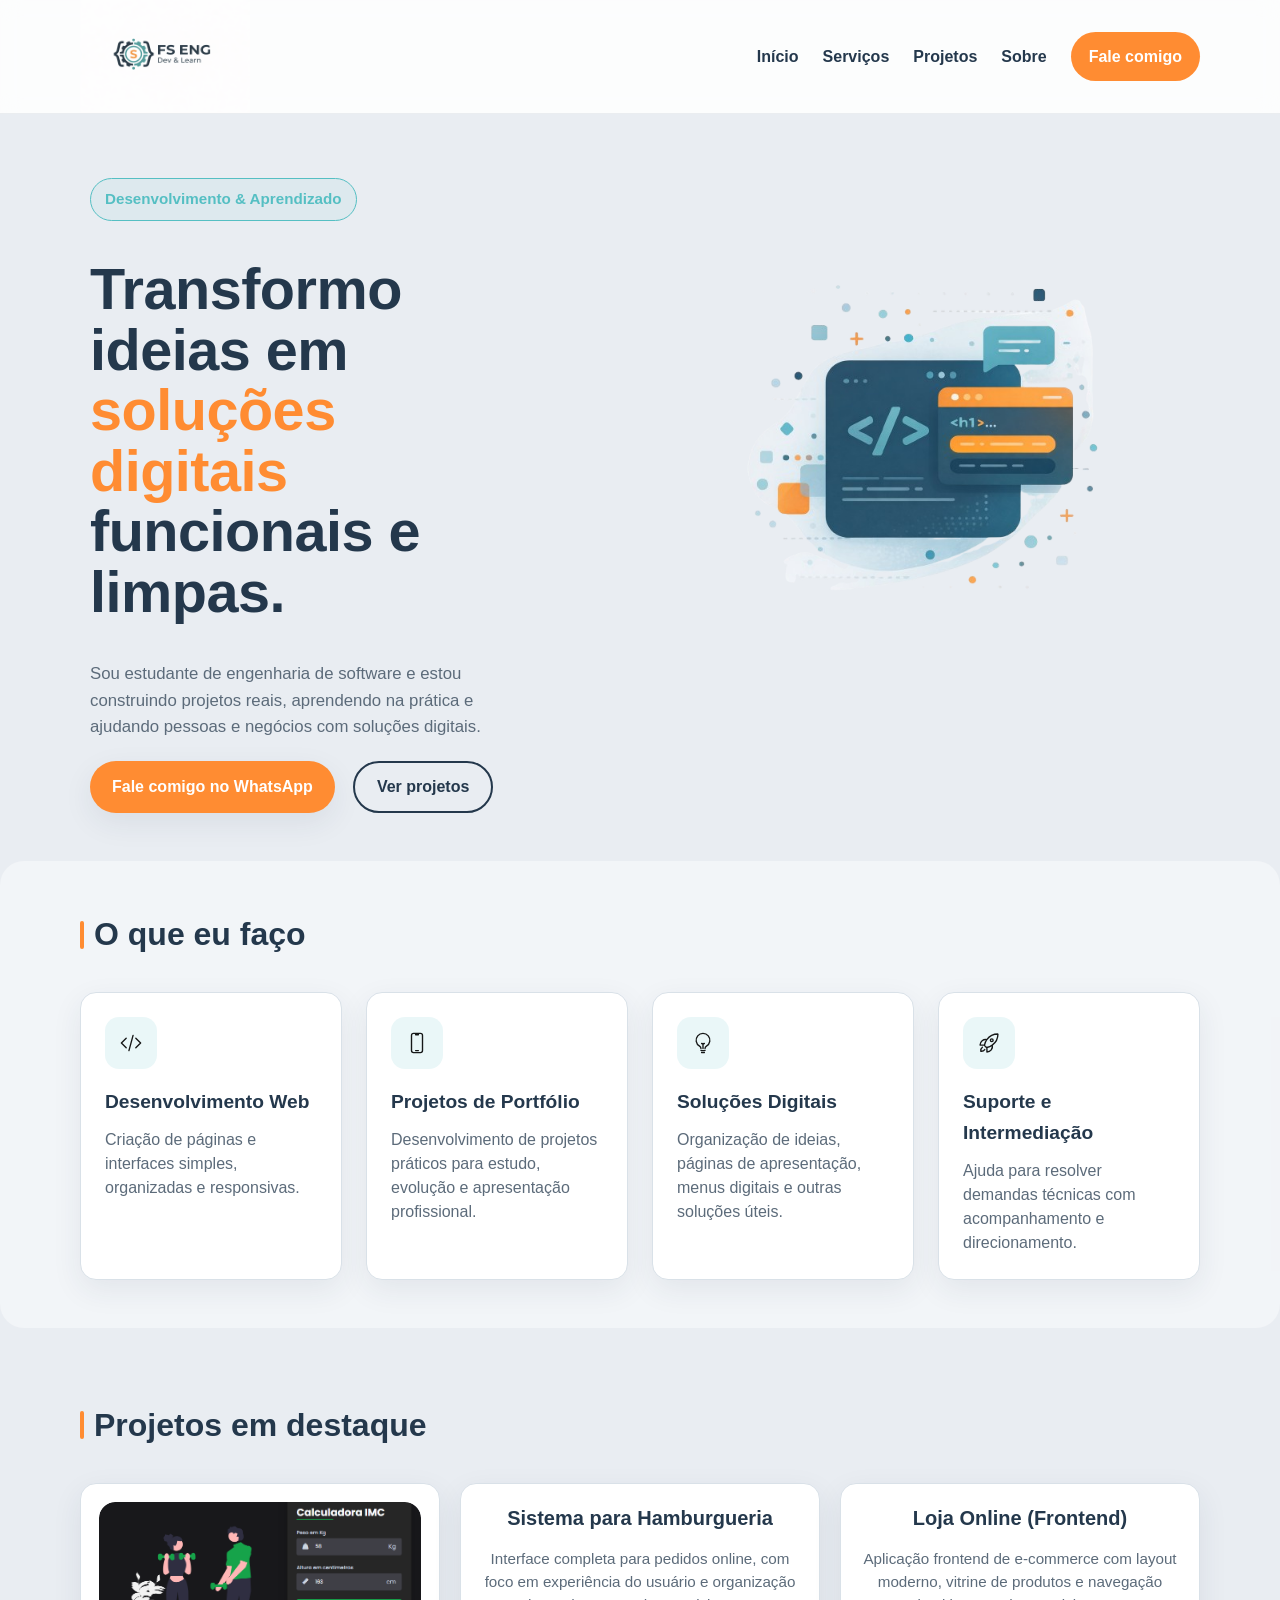
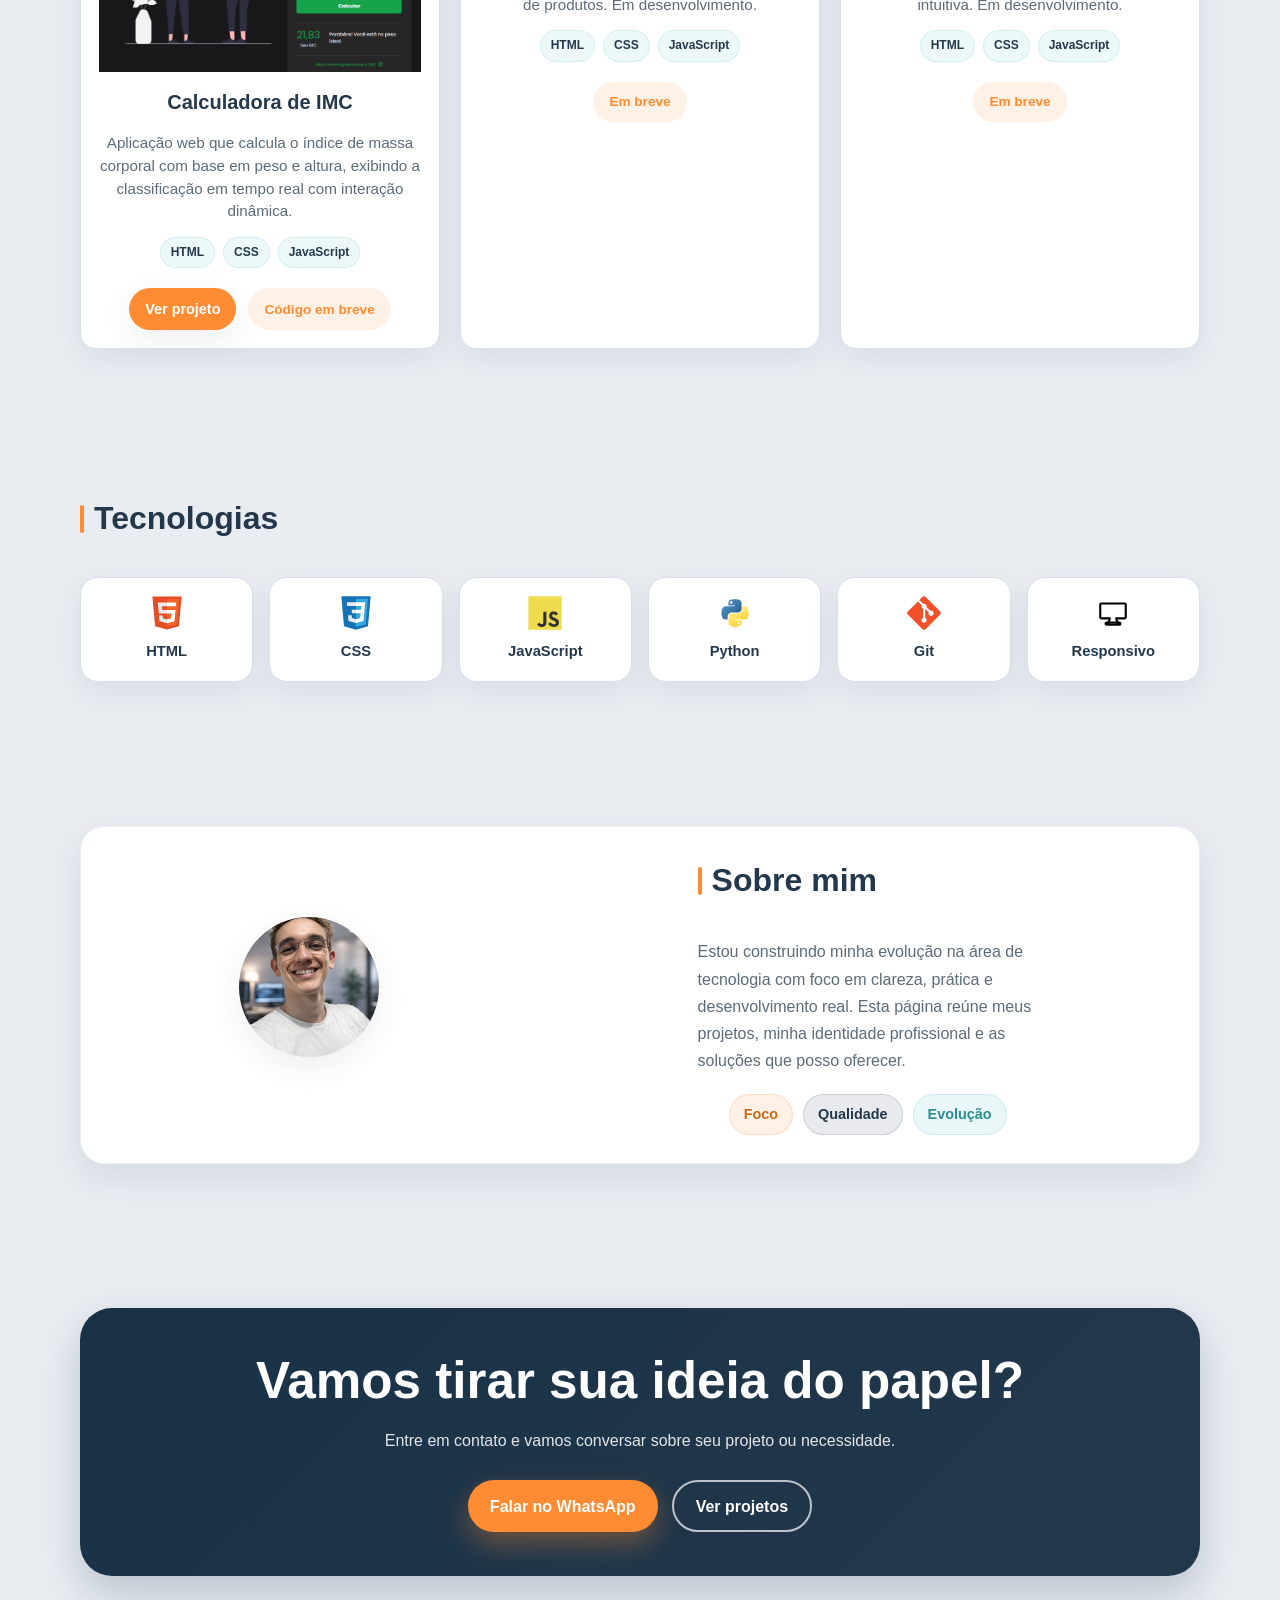
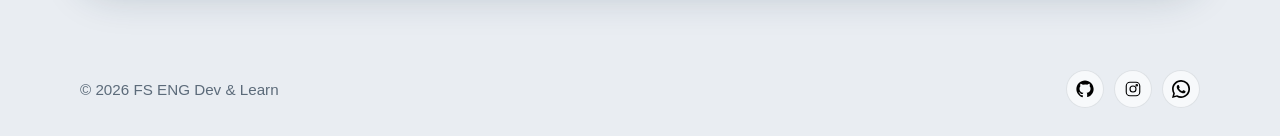
==== index.html @ fb705359 "finalizando versão 1 do portfólio com favicon e links" ====
<!DOCTYPE html>
<html lang="pt-BR">

<head>
    <meta charset="UTF-8">
    <meta name="viewport" content="width=device-width, initial-scale=1.0">
    <title>FS ENG | Dev & Learn</title>
    <meta name="description" content="Landing page da FS ENG com projetos, serviços e contato.">
    <link rel="icon" href="assets/logo/favicon.svg" type="image/svg+xml">

    <link rel="stylesheet" href="style.css">
</head>

<body>

    <!-- CABEÇALHO -->
    <header class="header">
        <div class="container header-content">
            <a href="#hero" class="logo-link">
                <img src="assets/logo/logo_horizontal.png" alt="Logo FS ENG" class="logo">
            </a>

            <button type="button" class="menu-toggle" aria-label="Abrir menu" aria-expanded="false"
                aria-controls="menu-principal">
                ☰
            </button>



            <nav class="nav" id="menu-principal">
                <a href="#hero">Início</a>
                <a href="#services">Serviços</a>
                <a href="#projects">Projetos</a>
                <a href="#about">Sobre</a>
                <a href="#contact" class="nav-cta">Fale comigo</a>
            </nav>
        </div>
    </header>

    <main>
        <!-- HERO -->
        <section id="hero" class="hero">
            <div class="container hero-content">
                <span class="hero-badge">Desenvolvimento & Aprendizado</span>

                <div class="hero-main">
                    <div class="hero-title">
                        <h1>
                            Transformo ideias em
                            <span class="highlight">soluções digitais</span>
                            funcionais e limpas.
                        </h1>
                    </div>

                    <div class="hero-image">
                        <img src="assets/images/hero-image.png" alt="Ilustração desenvolvimento">
                    </div>
                </div>

                <p class="hero-description">
                    Sou estudante de engenharia de software e estou construindo projetos reais,
                    aprendendo na prática e ajudando pessoas e negócios com soluções digitais.
                </p>

                <div class="hero-buttons">
                    <a href="#contact" class="btn btn-primary">Fale comigo no WhatsApp</a>
                    <a href="#projects" class="btn btn-secondary">Ver projetos</a>
                </div>
            </div>
        </section>

        <!-- SERVIÇOS -->
        <section id="services" class="services section">
            <div class="container">
                <div class="section-heading">
                    <span class="section-line"></span>
                    <h2 class="section-title">O que eu faço</h2>
                </div>

                <div class="services-grid">
                    <article class="service-card">
                        <div class="service-icon">
                            <img src="assets/icons/services/code.svg" alt="">
                        </div>
                        <h3>Desenvolvimento Web</h3>
                        <p>Criação de páginas e interfaces simples, organizadas e responsivas.</p>
                    </article>

                    <article class="service-card">
                        <div class="service-icon">
                            <img src="assets/icons/services/interface.svg" alt="">
                        </div>
                        <h3>Projetos de Portfólio</h3>
                        <p>Desenvolvimento de projetos práticos para estudo, evolução e apresentação profissional.</p>
                    </article>

                    <article class="service-card">
                        <div class="service-icon">
                            <img src="assets/icons/services/idea.svg" alt="">
                        </div>
                        <h3>Soluções Digitais</h3>
                        <p>Organização de ideias, páginas de apresentação, menus digitais e outras soluções úteis.</p>
                    </article>

                    <article class="service-card">
                        <div class="service-icon">
                            <img src="assets/icons/services/performance.svg" alt="">
                        </div>
                        <h3>Suporte e Intermediação</h3>
                        <p>Ajuda para resolver demandas técnicas com acompanhamento e direcionamento.</p>
                    </article>
                </div>
            </div>
        </section>

        <!-- PROJETOS -->
        <section id="projects" class="projects section">
            <div class="container">
                <div class="section-heading">
                    <span class="section-line"></span>
                    <h2 class="section-title">Projetos em destaque</h2>
                </div>

                <div class="projects-grid">
                    <div class="project-card">

                        <div class="project-image">
                            <img src="assets/images/projects/imc-cover.png" alt="Projeto Calculadora de IMC">
                        </div>

                        <h3>Calculadora de IMC</h3>

                        <p>
                            Aplicação web que calcula o índice de massa corporal com base em peso e altura,
                            exibindo a classificação em tempo real com interação dinâmica.
                        </p>

                        <div class="project-tech">
                            <span>HTML</span>
                            <span>CSS</span>
                            <span>JavaScript</span>
                        </div>

                        <div class="project-buttons">

                            <a href="projects/imc/index.html" class="btn btn-primary">
                                Ver projeto
                            </a>

                            <span class="coming-soon">
                                Código em breve
                            </span>

                        </div>

                    </div>

                    <article class="project-card">
                        <h3>Sistema para Hamburgueria</h3>

                        <p>
                            Interface completa para pedidos online, com foco em experiência do usuário e organização de
                            produtos.
                            Em desenvolvimento.
                        </p>

                        <div class="project-tech">
                            <span>HTML</span>
                            <span>CSS</span>
                            <span>JavaScript</span>
                        </div>

                        <div class="project-buttons">
                            <span class="coming-soon">Em breve</span>
                        </div>
                    </article>

                    <article class="project-card">
                        <h3>Loja Online (Frontend)</h3>

                        <p>
                            Aplicação frontend de e-commerce com layout moderno, vitrine de produtos e navegação
                            intuitiva.
                            Em desenvolvimento.
                        </p>

                        <div class="project-tech">
                            <span>HTML</span>
                            <span>CSS</span>
                            <span>JavaScript</span>
                        </div>

                        <div class="project-buttons">
                            <span class="coming-soon">Em breve</span>
                        </div>
                    </article>
                </div>
            </div>
        </section>

        <!-- tecnologias -->
        <section id="technologies" class="technologies section">
            <div class="container">
                <div class="section-heading">
                    <span class="section-line"></span>
                    <h2 class="section-title">Tecnologias</h2>
                </div>

                <div class="tech-grid">
                    <article class="tech-item">
                        <img src="assets/icons/tech/html.svg" alt="">
                        <span>HTML</span>
                    </article>

                    <article class="tech-item">
                        <img src="assets/icons/tech/css.svg" alt="">
                        <span>CSS</span>
                    </article>

                    <article class="tech-item">
                        <img src="assets/icons/tech/javascript.svg" alt="">
                        <span>JavaScript</span>
                    </article>

                    <article class="tech-item">
                        <img src="assets/icons/tech/python.svg" alt="">
                        <span>Python</span>
                    </article>

                    <article class="tech-item">
                        <img src="assets/icons/tech/git.svg" alt="">
                        <span>Git</span>
                    </article>

                    <article class="tech-item">
                        <img src="assets/icons/tech/responsive.svg" alt="">
                        <span>Responsivo</span>
                    </article>

                </div>
            </div>
        </section>

        <!-- SOBRE -->
        <section id="about" class="about section">
            <div class="container about-content">
                <div class="about-image">
                    <img src="assets/images/foto-perfil.png" alt="Foto de Pedro Lucas">
                </div>

                <div class="about-text">
                    <div class="section-heading">
                        <span class="section-line"></span>
                        <h2 class="section-title">Sobre mim</h2>
                    </div>

                    <p>
                        Estou construindo minha evolução na área de tecnologia com foco em clareza,
                        prática e desenvolvimento real. Esta página reúne meus projetos, minha identidade
                        profissional e as soluções que posso oferecer.
                    </p>
                    <div class="about-badges">
                        <span class="about-badge badge-focus">Foco</span>
                        <span class="about-badge badge-quality">Qualidade</span>
                        <span class="about-badge badge-growth">Evolução</span>
                    </div>
                </div>
            </div>
        </section>

        <!-- CONTATO -->
        <section id="contact" class="contact section">
            <div class="container contact-box">
                <h2>Vamos tirar sua ideia do papel?</h2>
                <p>Entre em contato e vamos conversar sobre seu projeto ou necessidade.</p>

                <div class="contact-buttons">
                    <a href="https://wa.me/5588981048374" target="_blank" rel="noopener noreferrer"
                        class="btn btn-primary">
                        Falar no WhatsApp
                    </a>
                    <a href="#projects" class="btn btn-secondary">Ver projetos</a>
                </div>
            </div>
        </section>
    </main>

    <!-- RODAPÉ -->
    <footer class="footer">
        <div class="container footer-content">
            <div class="footer-brand">
                <span>© 2026 FS ENG Dev & Learn</span>
            </div>

            <div class="footer-socials">
                <a href="https://github.com/Pedro-Lucas007" target="_blank" rel="noopener noreferrer"
                    class="footer-social">
                    <img src="assets/icons/social/github.svg" alt="GitHub">
                </a>

                <a href="https://www.instagram.com/pedroo.llucas007" target="_blank" rel="noopener noreferrer"
                    class="footer-social">
                    <img src="assets/icons/social/instagram.svg" alt="Instagram">
                </a>

                <a href="https://wa.me/5588981048374" target="_blank" rel="noopener noreferrer" class="footer-social">
                    <img src="assets/icons/social/whatsapp.svg" alt="WhatsApp">
                </a>
            </div>
        </div>
        </div>
    </footer>

    <script src="script.js"></script>
</body>

</html>
---- style.css ----
:root {
  --color-primary: #24384c;
  --color-secondary: #55bfc3;
  --color-accent: #ff8c32;
  --color-bg: #e9edf2;
  --color-surface: #ffffff;
  --color-text: #1f2a36;
  --color-text-soft: #5c6b7a;
  --color-border: #d9e1e8;
  --color-dark-section: #173247;

  --font-main: Arial, Helvetica, sans-serif;

  --shadow-soft: 0 10px 30px rgba(36, 56, 76, 0.08);
  --radius-md: 16px;
  --radius-lg: 24px;

  --container-width: 1120px;
}

/* RESET */
* {
  margin: 0;
  padding: 0;
  box-sizing: border-box;
}

html {
  scroll-behavior: smooth;
}

body {
  font-family: var(--font-main);
  background: var(--color-bg);
  color: var(--color-text);
  line-height: 1.6;
}

img {
  max-width: 100%;
  display: block;
}

a {
  text-decoration: none;
}

ul {
  list-style: none;
}

/* UTILITÁRIOS */
.container {
  width: min(100% - 24px, var(--container-width));
  margin: 0 auto;
}

.section {
  padding: 72px 0;
}

.section-title {
  font-size: 2rem;
  color: var(--color-primary);
  margin-bottom: 32px;
}

.section-heading {
  display: flex;
  align-items: center;
  gap: 10px;
  margin-bottom: 32px;
}

.section-line {
  width: 4px;
  height: 28px;
  border-radius: 999px;
  background: var(--color-accent);
}

.section-heading .section-title {
  margin-bottom: 0;
}

.highlight {
  color: var(--color-accent);
}

/* BOTÕES */
.btn {
  display: inline-flex;
  align-items: center;
  justify-content: center;
  min-height: 52px;
  padding: 0 22px;
  border-radius: 999px;
  font-weight: 700;
  transition: all 0.25s ease;
}

.btn:hover {
  transform: translateY(-2px);
}

.btn-primary {
  background: var(--color-accent);
  color: #fff;
  box-shadow: var(--shadow-soft);
}

.btn-secondary {
  border: 2px solid var(--color-primary);
  color: var(--color-primary);
  background: transparent;
}

.btn-secondary:hover {
  background: rgba(36, 56, 76, 0.05);
}

/* HEADER */
.header {
  position: sticky;
  top: 0;
  z-index: 1000;
  background: rgba(255, 255, 255, 0.85);
  backdrop-filter: blur(10px);
  border-bottom: 1px solid rgba(36, 56, 76, 0.08);
}

.header-content {
  min-height: 84px;
  display: flex;
  align-items: center;
  justify-content: space-between;
  gap: 20px;
  position: relative;
}

.logo-link {
  display: flex;
  align-items: center;
}

.logo {
  width: 170px;
  height: auto;
  display: block;
}

.menu-toggle {
  width: 48px;
  height: 48px;
  display: flex;
  align-items: center;
  justify-content: center;
  background: none;
  border: none;
  padding: 0;
  font-size: 2rem;
  line-height: 1;
  color: var(--color-primary);
  cursor: pointer;
  transform: translateY(-1px);
}

.nav {
  display: none;
}

.nav a {
  color: var(--color-primary);
  font-weight: 600;
  transition: 0.2s ease;
}

.nav a:hover {
  color: var(--color-secondary);
}

.nav-cta {
  background: var(--color-accent);
  color: #fff !important;
  padding: 12px 18px;
  border-radius: 999px;
}

.nav.active {
  display: flex;
}

/* HERO */
.hero {
  padding: 64px 0 48px;
}

.hero-content {
  display: flex;
  flex-direction: column;
  gap: 20px;
  max-width: 1100px;
  margin: 0 auto;
}

.hero-badge {
  display: inline-flex;
  align-items: center;
  width: fit-content;
  padding: 8px 14px;
  border: 1px solid var(--color-secondary);
  border-radius: 999px;
  color: var(--color-secondary);
  font-size: 0.95rem;
  font-weight: 700;
  background: rgba(85, 191, 195, 0.08);
}

.hero-main {
  display: grid;
  grid-template-columns: 1.2fr 0.8fr;
  gap: 16px;
  align-items: start;
}

.hero-title h1 {
  font-size: clamp(2rem, 5vw, 3.6rem);
  line-height: 1.05;
  color: var(--color-primary);
  font-weight: 800;
  letter-spacing: -0.5px;
  max-width: 12ch;
}

.hero-description {
  max-width: 48ch;
  color: var(--color-text-soft);
  font-size: 1.05rem;
}

.hero-image {
  display: flex;
  justify-content: center;
  align-items: flex-start;
}

.hero-image img {
  width: 100%;
  max-width: 400px;
  height: auto;
}

.hero-buttons {
  display: flex;
  flex-wrap: wrap;
  gap: 18px;
  justify-content: flex-start;
}

/* SERVICES */
.services {
  background: rgba(255, 255, 255, 0.4);
  padding: 48px 0;
  border-radius: 24px;
}

.services-grid {
  display: grid;
  grid-template-columns: 1fr;
  gap: 24px;
}

.service-card {
  background: var(--color-surface);
  border: 1px solid var(--color-border);
  border-radius: var(--radius-md);
  padding: 24px;
  box-shadow: var(--shadow-soft);
  transition: all 0.25s ease;
}

.service-card:hover {
  transform: translateY(-6px);
  box-shadow: 0 12px 30px rgba(0, 0, 0, 0.08);
}

.service-icon {
  width: 52px;
  height: 52px;
  display: flex;
  align-items: center;
  justify-content: center;
  background: rgba(85, 191, 195, 0.12);
  border-radius: 14px;
  margin-bottom: 18px;
}

.service-icon img {
  width: 22px;
  height: 22px;
  opacity: 0.9;
}

.service-card h3 {
  color: var(--color-primary);
  margin-bottom: 10px;
  font-size: 1.2rem;
}

.service-card p {
  color: var(--color-text-soft);
  line-height: 1.5;
}

/* PROJECTS */
.projects-grid {
  display: grid;
  grid-template-columns: 1fr;
  gap: 20px;
}

.project-card {
  background: var(--color-surface);
  border: 1px solid var(--color-border);
  border-radius: var(--radius-md);
  padding: 18px;
  box-shadow: var(--shadow-soft);
  display: flex;
  flex-direction: column;
  gap: 14px;
  transition: transform 0.25s ease, box-shadow 0.25s ease;
}

.project-card:hover {
  transform: translateY(-4px);
  box-shadow: 0 12px 30px rgba(0, 0, 0, 0.08);
}

.project-image {
  width: 100%;
  border-radius: 16px 16px 0 0;
  overflow: hidden;
  background: transparent;
}

.project-image img {
  width: 100%;
  height: 170px;
  object-fit: cover;
  object-position: center;
  display: block;
  border-top-left-radius: 16px;
  border-top-right-radius: 16px;
}

.placeholder {
  background: linear-gradient(135deg, var(--color-primary), var(--color-secondary));
  color: #fff;
  font-weight: 700;
}

.project-card h3 {
  color: var(--color-primary);
  margin: 0;
  font-size: 1.25rem;
  text-align: center;
}

.project-card p {
  color: var(--color-text-soft);
  font-size: 0.95rem;
  line-height: 1.5;
  margin: 0;
  text-align: center;
}

.project-tech {
  display: flex;
  flex-wrap: wrap;
  gap: 8px;
  justify-content: center;
}

.project-tech span {
  display: inline-flex;
  align-items: center;
  justify-content: center;
  padding: 5px 10px;
  border-radius: 999px;
  background: rgba(85, 191, 195, 0.10);
  border: 1px solid rgba(85, 191, 195, 0.18);
  color: var(--color-primary);
  font-size: 0.75rem;
  font-weight: 600;
}

.project-buttons {
  display: flex;
  gap: 12px;
  margin-top: 6px;
  justify-content: center;
  flex-wrap: wrap;
}

.project-buttons a {
  min-height: 42px;
  padding: 0 16px;
  border-radius: 999px;
  display: inline-flex;
  align-items: center;
  justify-content: center;
  font-weight: 700;
  font-size: 0.9rem;
  transition: all 0.25s ease;
}

.project-buttons .btn-primary {
  background: var(--color-accent);
  color: #fff;
  box-shadow: var(--shadow-soft);
}

.project-buttons .btn-primary:hover {
  transform: translateY(-2px);
}

.project-buttons .btn-secondary {
  border: 2px solid var(--color-primary);
  color: var(--color-primary);
  background: transparent;
}

.project-buttons .btn-secondary:hover {
  background: rgba(36, 56, 76, 0.05);
}

/* TECHNOLOGIES */
.tech-grid {
  display: grid;
  grid-template-columns: repeat(2, 1fr);
  gap: 16px;
}

.tech-item {
  background: var(--color-surface);
  border: 1px solid var(--color-border);
  border-radius: 18px;
  padding: 18px 14px;
  display: flex;
  flex-direction: column;
  align-items: center;
  justify-content: center;
  gap: 10px;
  box-shadow: var(--shadow-soft);
  text-align: center;
  transition: all 0.25s ease;
}

.tech-item:hover {
  transform: translateY(-4px);
  box-shadow: 0 10px 25px rgba(0, 0, 0, 0.06);
}

.tech-item img {
  width: 34px;
  height: 34px;
  transition: transform 0.25s ease;
}

.tech-item:hover img {
  transform: scale(1.1);
}

.tech-item span {
  color: var(--color-primary);
  font-size: 0.92rem;
  font-weight: 600;
}

/* ABOUT */
.about-content {
  display: grid;
  grid-template-columns: 1fr;
  gap: 24px;
  align-items: center;
  background: #ffffff;
  border: 1px solid rgba(36, 56, 76, 0.08);
  border-radius: 24px;
  padding: 28px 20px;
  box-shadow: 0 14px 34px rgba(36, 56, 76, 0.10);
}

.about-image {
  width: 140px;
  height: 140px;
  border-radius: 50%;
  overflow: hidden;
  margin: 0 auto 16px;
  box-shadow: var(--shadow-soft);
}

.about-image img {
  width: 100%;
  height: 100%;
  object-fit: cover;
  object-position: center 25%;
}

.about-text {
  text-align: center;
  max-width: 340px;
  margin: 0 auto;
}

.about-text p {
  color: var(--color-text-soft);
  max-width: 60ch;
  margin: 0 auto;
  line-height: 1.7;
  font-size: 1rem;
}

.about-badges {
  display: flex;
  flex-wrap: wrap;
  justify-content: center;
  gap: 10px;
  margin-top: 20px;
}

.about-badge {
  display: inline-flex;
  align-items: center;
  justify-content: center;
  padding: 8px 14px;
  border-radius: 999px;
  background: rgba(255, 255, 255, 0.7);
  border: 1px solid var(--color-border);
  color: var(--color-primary);
  font-size: 0.9rem;
  font-weight: 600;
}

/* CONTACT */
.contact-box {
  background: linear-gradient(135deg, #173247 0%, #24384c 100%);
  color: #fff;
  border-radius: 32px;
  padding: 44px 24px;
  text-align: center;
  box-shadow: 0 18px 40px rgba(23, 50, 71, 0.22);
}

.contact-box h2 {
  font-size: clamp(2rem, 5vw, 3.2rem);
  line-height: 1.15;
  margin-bottom: 16px;
}

.contact-box p {
  color: rgba(255, 255, 255, 0.88);
  margin-bottom: 26px;
  line-height: 1.7;
  font-size: 1rem;
}

.contact-buttons {
  display: flex;
  flex-wrap: wrap;
  justify-content: center;
  gap: 14px;
}

.contact .btn-primary {
  box-shadow: 0 12px 28px rgba(255, 140, 50, 0.35);
}

.contact .btn-secondary {
  border-color: rgba(255, 255, 255, 0.7);
  color: #fff;
  background: transparent;
}

.contact .btn-secondary:hover {
  background: rgba(255, 255, 255, 0.08);
}

/* FOOTER */
.footer {
  padding: 22px 0 28px;
  background: transparent;
}

.footer-content {
  display: flex;
  align-items: center;
  justify-content: space-between;
  gap: 16px;
  flex-wrap: wrap;
}

.footer-brand span {
  color: var(--color-text-soft);
  font-size: 0.95rem;
}

.footer-socials {
  display: flex;
  align-items: center;
  gap: 10px;
}

.footer-social {
  width: 38px;
  height: 38px;
  display: inline-flex;
  align-items: center;
  justify-content: center;
  border-radius: 999px;
  border: 1px solid rgba(36, 56, 76, 0.12);
  background: rgba(255, 255, 255, 0.65);
  color: var(--color-primary);
  font-size: 0.78rem;
  font-weight: 700;
  transition: all 0.25s ease;
}

.footer-social img {
  width: 18px;
  height: 18px;
}

.footer-social:hover {
  transform: translateY(-2px);
  background: #ffffff;
  box-shadow: 0 10px 22px rgba(36, 56, 76, 0.10);
}

/* ===== STATUS EM BREVE ===== */
.coming-soon {
  display: inline-flex;
  align-items: center;
  justify-content: center;
  min-height: 40px;
  padding: 0 16px;
  border-radius: 999px;
  background: rgba(255, 140, 50, 0.12);
  color: var(--color-accent);
  font-weight: 600;
  font-size: 0.85rem;
}

/* ===== BADGES SOBRE MIM ===== */
.badge-focus {
  background: rgba(255, 140, 50, 0.12);
  border-color: rgba(255, 140, 50, 0.22);
  color: #cc6b16;
}

.badge-quality {
  background: rgba(36, 56, 76, 0.10);
  border-color: rgba(36, 56, 76, 0.16);
  color: var(--color-primary);
}

.badge-growth {
  background: rgba(85, 191, 195, 0.12);
  border-color: rgba(85, 191, 195, 0.22);
  color: #2c8d92;
}

/* TABLET / MENU MOBILE */
@media (max-width: 768px) {
  .nav {
    position: absolute;
    top: calc(100% + 14px);
    right: 8px;
    width: 210px;
    background: #ffffff;
    border: 1px solid var(--color-border);
    border-radius: 18px;
    display: none;
    flex-direction: column;
    align-items: stretch;
    gap: 8px;
    padding: 16px;
    box-shadow: 0 12px 30px rgba(0, 0, 0, 0.08);
    z-index: 1001;
    opacity: 0;
    visibility: hidden;
    transform: translateY(-8px);
    transition: opacity 0.25s ease, transform 0.25s ease, visibility 0.25s ease;
    pointer-events: none;
  }

  .nav.active {
    display: flex;
    opacity: 1;
    visibility: visible;
    transform: translateY(0);
    pointer-events: auto;
  }

  .nav a {
    display: flex;
    justify-content: center;
    align-items: center;
    min-height: 44px;
    border-radius: 12px;
    font-size: 1rem;
  }

  .nav-cta {
    width: 100%;
    text-align: center;
    border-radius: 999px;
  }
}

/* DESKTOP */
@media (min-width: 1024px) {
  .hero-main {
    grid-template-columns: 1fr 1fr;
    align-items: center;
    gap: 40px;
  }

  .menu-toggle {
    display: none;
  }

  .nav {
    display: flex;
    align-items: center;
    gap: 24px;
  }

  .services-grid {
    grid-template-columns: repeat(4, 1fr);
  }

  .projects-grid {
    grid-template-columns: repeat(3, 1fr);
  }

  .tech-grid {
    grid-template-columns: repeat(6, 1fr);
  }

  .about-content {
    grid-template-columns: 0.8fr 1.2fr;
    gap: 40px;
  }

  .about-text {
    text-align: left;
  }

  .about-text p {
    margin: 0;
  }
}

/* MOBILE */
@media (max-width: 600px) {
  .hero {
    padding: 32px 0 24px;
  }

  .hero-content {
    padding: 0 8px;
  }

  .hero-main {
    grid-template-columns: 1.1fr 0.9fr;
    gap: 12px;
    align-items: start;
  }

  .hero-title h1 {
    font-size: 2rem;
    line-height: 1.05;
    max-width: 8ch;
  }

  .hero-description {
    font-size: 0.95rem;
    text-align: left;
    margin: 0;
  }

  .hero-image img {
    max-width: 175px;
    margin-top: 6px;
  }

  .hero-buttons {
    flex-wrap: nowrap;
    gap: 10px;
    justify-content: center;
  }

  .hero-buttons .btn {
    min-height: 44px;
    padding: 0 16px;
    font-size: 0.84rem;
    min-width: 150px;
  }

  .hero-badge {
    display: flex;
    justify-content: center;
    align-items: center;
    width: 100%;
    max-width: 260px;
    min-height: 52px;
    margin: 0 auto 4px;
    text-align: center;
    font-size: 0.95rem;
    padding: 0 18px;
  }

  .btn-secondary {
    background: rgba(255, 255, 255, 0.45);
  }

  .footer-content {
    flex-direction: column;
    justify-content: center;
    text-align: center;
  }

  .footer-socials {
    justify-content: center;
  }

  .project-card {
    padding: 16px;
  }

  .project-buttons {
    flex-direction: column;
  }

  .project-buttons a {
    width: 100%;
  }

  .project-card {
  padding: 14px;
  gap: 12px;
}

.project-image {
  height: 150px;
  border-radius: 16px 16px 0 0;
  overflow: hidden;
  background: transparent;
  padding: 0;
}

.project-image img {
  width: 100%;
  height: 100%;
  object-fit: cover;
  object-position: 85% center;
  display: block;
}

.project-card h3 {
  font-size: 1.05rem;
}

.project-card p {
  font-size: 0.92rem;
  line-height: 1.45;
}

.project-tech {
  gap: 6px;
}

.project-tech span {
  font-size: 0.72rem;
  padding: 4px 9px;
}

.project-buttons {
  gap: 10px;
}

.project-buttons a {
  min-height: 40px;
  font-size: 0.88rem;
}
}
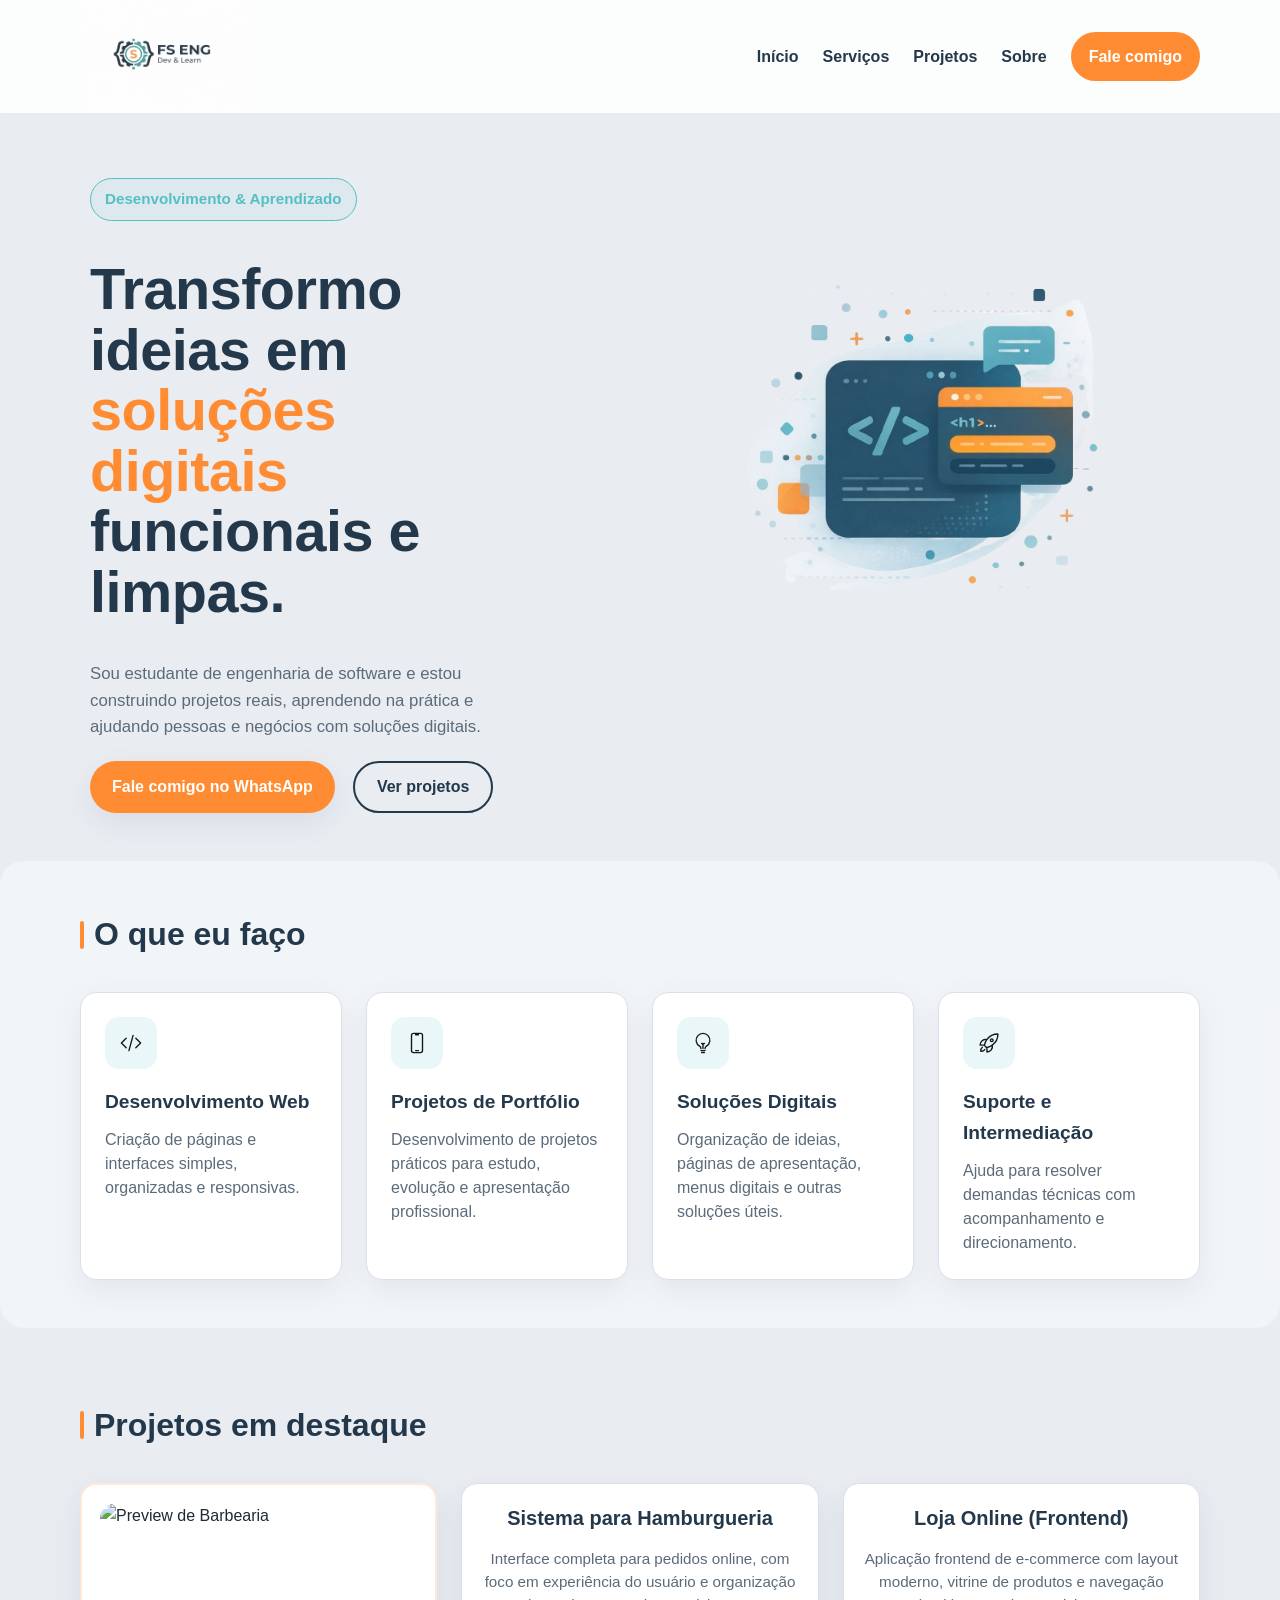
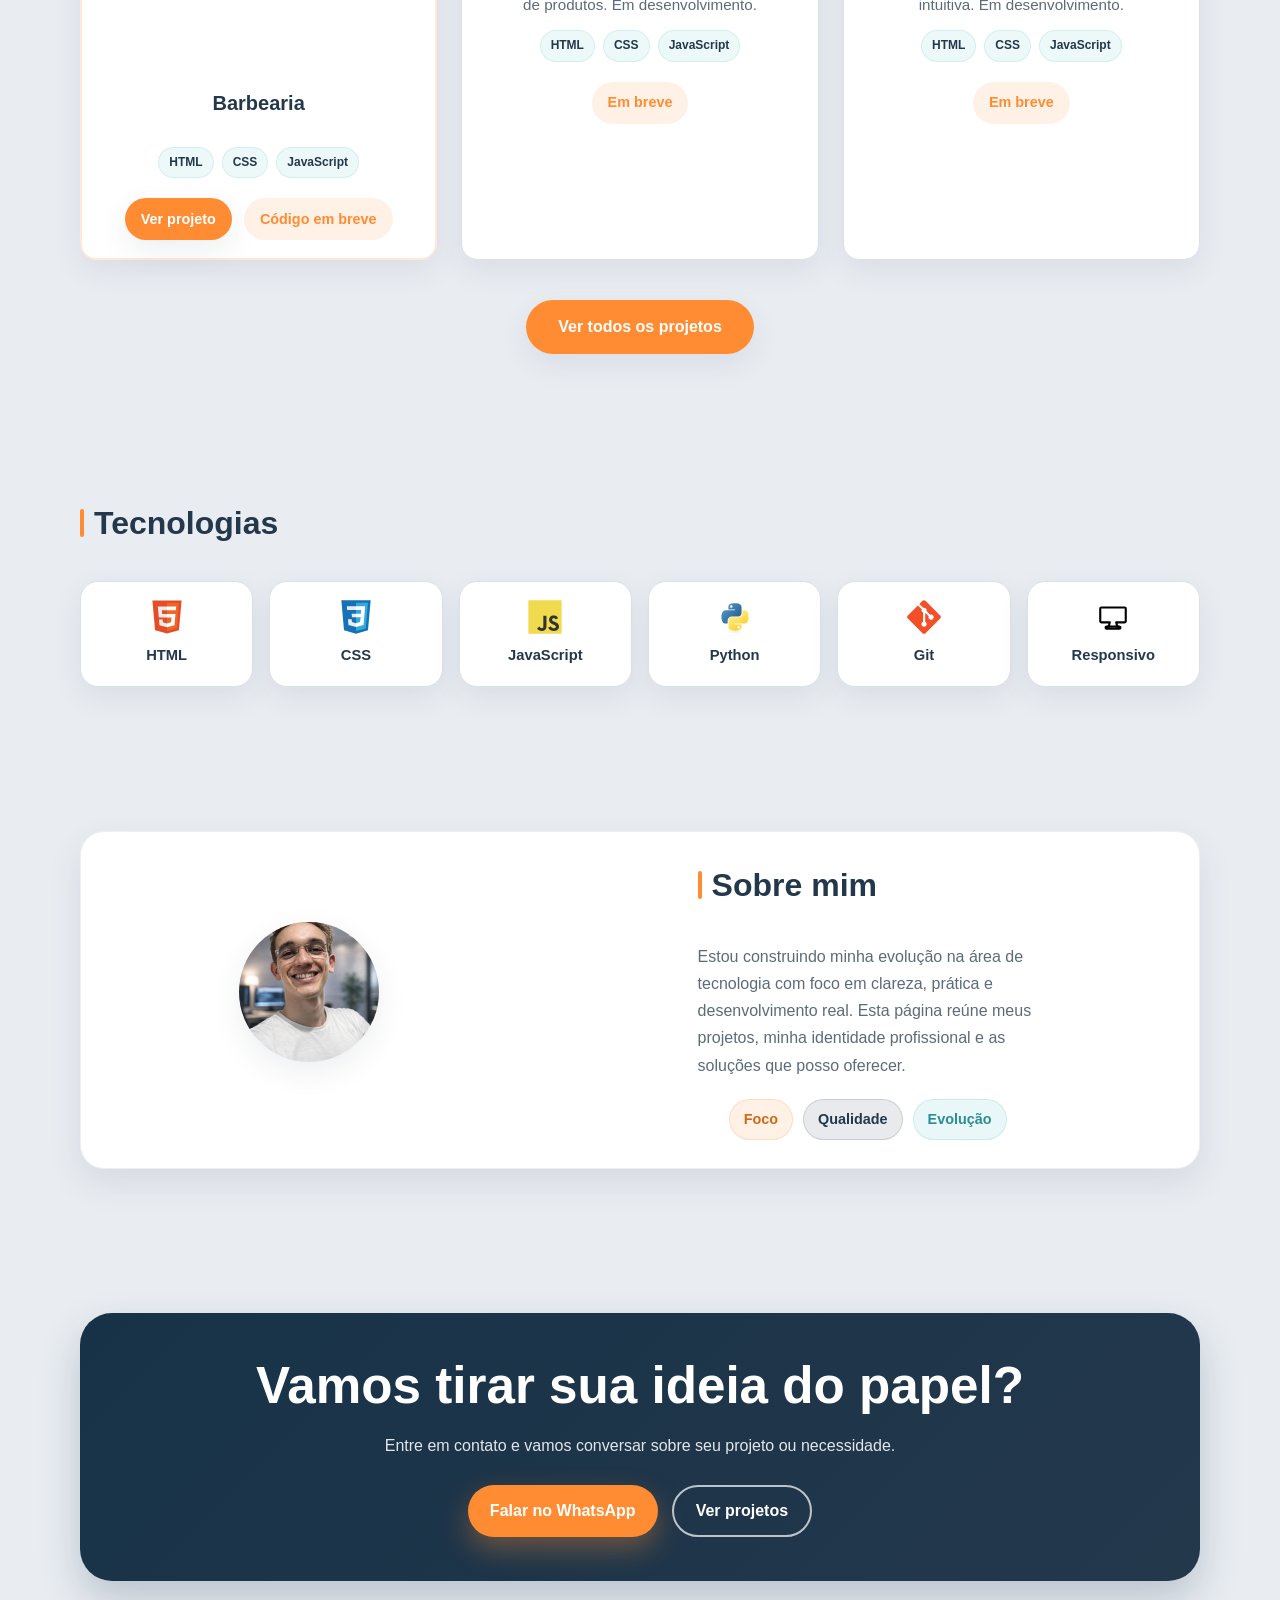
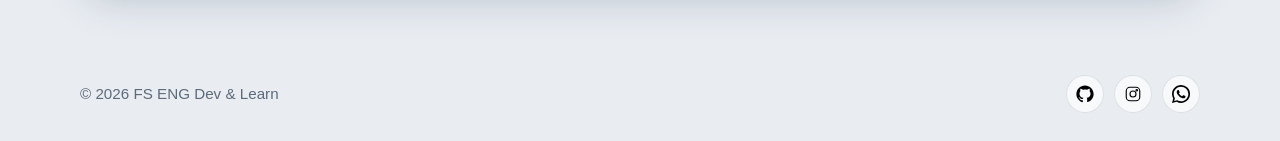
==== commit 46dd9fa3: "Finaliza landing page da barbearia" ====
--- a/index.html
+++ b/index.html
@@ -2,316 +2,342 @@
 <html lang="pt-BR">
 
 <head>
-    <meta charset="UTF-8">
-    <meta name="viewport" content="width=device-width, initial-scale=1.0">
-    <title>FS ENG | Dev & Learn</title>
-    <meta name="description" content="Landing page da FS ENG com projetos, serviços e contato.">
-    <link rel="icon" href="assets/logo/favicon.svg" type="image/svg+xml">
-
-    <link rel="stylesheet" href="style.css">
+  <meta charset="UTF-8">
+  <meta name="viewport" content="width=device-width, initial-scale=1.0">
+
+  <title>FS ENG | Dev & Learn</title>
+  <meta name="description" content="Landing page da FS ENG com projetos, serviços e contato.">
+
+  <link rel="icon" href="assets/logo/favicon.svg" type="image/svg+xml">
+  <link rel="stylesheet" href="style.css">
 </head>
 
 <body>
 
-    <!-- CABEÇALHO -->
-    <header class="header">
-        <div class="container header-content">
-            <a href="#hero" class="logo-link">
-                <img src="assets/logo/logo_horizontal.png" alt="Logo FS ENG" class="logo">
-            </a>
-
-            <button type="button" class="menu-toggle" aria-label="Abrir menu" aria-expanded="false"
-                aria-controls="menu-principal">
-                ☰
-            </button>
-
-
-
-            <nav class="nav" id="menu-principal">
-                <a href="#hero">Início</a>
-                <a href="#services">Serviços</a>
-                <a href="#projects">Projetos</a>
-                <a href="#about">Sobre</a>
-                <a href="#contact" class="nav-cta">Fale comigo</a>
-            </nav>
-        </div>
-    </header>
-
-    <main>
-        <!-- HERO -->
-        <section id="hero" class="hero">
-            <div class="container hero-content">
-                <span class="hero-badge">Desenvolvimento & Aprendizado</span>
-
-                <div class="hero-main">
-                    <div class="hero-title">
-                        <h1>
-                            Transformo ideias em
-                            <span class="highlight">soluções digitais</span>
-                            funcionais e limpas.
-                        </h1>
-                    </div>
-
-                    <div class="hero-image">
-                        <img src="assets/images/hero-image.png" alt="Ilustração desenvolvimento">
-                    </div>
-                </div>
-
-                <p class="hero-description">
-                    Sou estudante de engenharia de software e estou construindo projetos reais,
-                    aprendendo na prática e ajudando pessoas e negócios com soluções digitais.
-                </p>
-
-                <div class="hero-buttons">
-                    <a href="#contact" class="btn btn-primary">Fale comigo no WhatsApp</a>
-                    <a href="#projects" class="btn btn-secondary">Ver projetos</a>
-                </div>
-            </div>
-        </section>
-
-        <!-- SERVIÇOS -->
-        <section id="services" class="services section">
-            <div class="container">
-                <div class="section-heading">
-                    <span class="section-line"></span>
-                    <h2 class="section-title">O que eu faço</h2>
-                </div>
-
-                <div class="services-grid">
-                    <article class="service-card">
-                        <div class="service-icon">
-                            <img src="assets/icons/services/code.svg" alt="">
-                        </div>
-                        <h3>Desenvolvimento Web</h3>
-                        <p>Criação de páginas e interfaces simples, organizadas e responsivas.</p>
-                    </article>
-
-                    <article class="service-card">
-                        <div class="service-icon">
-                            <img src="assets/icons/services/interface.svg" alt="">
-                        </div>
-                        <h3>Projetos de Portfólio</h3>
-                        <p>Desenvolvimento de projetos práticos para estudo, evolução e apresentação profissional.</p>
-                    </article>
-
-                    <article class="service-card">
-                        <div class="service-icon">
-                            <img src="assets/icons/services/idea.svg" alt="">
-                        </div>
-                        <h3>Soluções Digitais</h3>
-                        <p>Organização de ideias, páginas de apresentação, menus digitais e outras soluções úteis.</p>
-                    </article>
-
-                    <article class="service-card">
-                        <div class="service-icon">
-                            <img src="assets/icons/services/performance.svg" alt="">
-                        </div>
-                        <h3>Suporte e Intermediação</h3>
-                        <p>Ajuda para resolver demandas técnicas com acompanhamento e direcionamento.</p>
-                    </article>
-                </div>
-            </div>
-        </section>
-
-        <!-- PROJETOS -->
-        <section id="projects" class="projects section">
-            <div class="container">
-                <div class="section-heading">
-                    <span class="section-line"></span>
-                    <h2 class="section-title">Projetos em destaque</h2>
-                </div>
-
-                <div class="projects-grid">
-                    <div class="project-card">
-
-                        <div class="project-image">
-                            <img src="assets/images/projects/imc-cover.png" alt="Projeto Calculadora de IMC">
-                        </div>
-
-                        <h3>Calculadora de IMC</h3>
-
-                        <p>
-                            Aplicação web que calcula o índice de massa corporal com base em peso e altura,
-                            exibindo a classificação em tempo real com interação dinâmica.
-                        </p>
-
-                        <div class="project-tech">
-                            <span>HTML</span>
-                            <span>CSS</span>
-                            <span>JavaScript</span>
-                        </div>
-
-                        <div class="project-buttons">
-
-                            <a href="projects/imc/index.html" class="btn btn-primary">
-                                Ver projeto
-                            </a>
-
-                            <span class="coming-soon">
-                                Código em breve
-                            </span>
-
-                        </div>
-
-                    </div>
-
-                    <article class="project-card">
-                        <h3>Sistema para Hamburgueria</h3>
-
-                        <p>
-                            Interface completa para pedidos online, com foco em experiência do usuário e organização de
-                            produtos.
-                            Em desenvolvimento.
-                        </p>
-
-                        <div class="project-tech">
-                            <span>HTML</span>
-                            <span>CSS</span>
-                            <span>JavaScript</span>
-                        </div>
-
-                        <div class="project-buttons">
-                            <span class="coming-soon">Em breve</span>
-                        </div>
-                    </article>
-
-                    <article class="project-card">
-                        <h3>Loja Online (Frontend)</h3>
-
-                        <p>
-                            Aplicação frontend de e-commerce com layout moderno, vitrine de produtos e navegação
-                            intuitiva.
-                            Em desenvolvimento.
-                        </p>
-
-                        <div class="project-tech">
-                            <span>HTML</span>
-                            <span>CSS</span>
-                            <span>JavaScript</span>
-                        </div>
-
-                        <div class="project-buttons">
-                            <span class="coming-soon">Em breve</span>
-                        </div>
-                    </article>
-                </div>
-            </div>
-        </section>
-
-        <!-- tecnologias -->
-        <section id="technologies" class="technologies section">
-            <div class="container">
-                <div class="section-heading">
-                    <span class="section-line"></span>
-                    <h2 class="section-title">Tecnologias</h2>
-                </div>
-
-                <div class="tech-grid">
-                    <article class="tech-item">
-                        <img src="assets/icons/tech/html.svg" alt="">
-                        <span>HTML</span>
-                    </article>
-
-                    <article class="tech-item">
-                        <img src="assets/icons/tech/css.svg" alt="">
-                        <span>CSS</span>
-                    </article>
-
-                    <article class="tech-item">
-                        <img src="assets/icons/tech/javascript.svg" alt="">
-                        <span>JavaScript</span>
-                    </article>
-
-                    <article class="tech-item">
-                        <img src="assets/icons/tech/python.svg" alt="">
-                        <span>Python</span>
-                    </article>
-
-                    <article class="tech-item">
-                        <img src="assets/icons/tech/git.svg" alt="">
-                        <span>Git</span>
-                    </article>
-
-                    <article class="tech-item">
-                        <img src="assets/icons/tech/responsive.svg" alt="">
-                        <span>Responsivo</span>
-                    </article>
-
-                </div>
-            </div>
-        </section>
-
-        <!-- SOBRE -->
-        <section id="about" class="about section">
-            <div class="container about-content">
-                <div class="about-image">
-                    <img src="assets/images/foto-perfil.png" alt="Foto de Pedro Lucas">
-                </div>
-
-                <div class="about-text">
-                    <div class="section-heading">
-                        <span class="section-line"></span>
-                        <h2 class="section-title">Sobre mim</h2>
-                    </div>
-
-                    <p>
-                        Estou construindo minha evolução na área de tecnologia com foco em clareza,
-                        prática e desenvolvimento real. Esta página reúne meus projetos, minha identidade
-                        profissional e as soluções que posso oferecer.
-                    </p>
-                    <div class="about-badges">
-                        <span class="about-badge badge-focus">Foco</span>
-                        <span class="about-badge badge-quality">Qualidade</span>
-                        <span class="about-badge badge-growth">Evolução</span>
-                    </div>
-                </div>
-            </div>
-        </section>
-
-        <!-- CONTATO -->
-        <section id="contact" class="contact section">
-            <div class="container contact-box">
-                <h2>Vamos tirar sua ideia do papel?</h2>
-                <p>Entre em contato e vamos conversar sobre seu projeto ou necessidade.</p>
-
-                <div class="contact-buttons">
-                    <a href="https://wa.me/5588981048374" target="_blank" rel="noopener noreferrer"
-                        class="btn btn-primary">
-                        Falar no WhatsApp
-                    </a>
-                    <a href="#projects" class="btn btn-secondary">Ver projetos</a>
-                </div>
-            </div>
-        </section>
-    </main>
-
-    <!-- RODAPÉ -->
-    <footer class="footer">
-        <div class="container footer-content">
-            <div class="footer-brand">
-                <span>© 2026 FS ENG Dev & Learn</span>
-            </div>
-
-            <div class="footer-socials">
-                <a href="https://github.com/Pedro-Lucas007" target="_blank" rel="noopener noreferrer"
-                    class="footer-social">
-                    <img src="assets/icons/social/github.svg" alt="GitHub">
-                </a>
-
-                <a href="https://www.instagram.com/pedroo.llucas007" target="_blank" rel="noopener noreferrer"
-                    class="footer-social">
-                    <img src="assets/icons/social/instagram.svg" alt="Instagram">
-                </a>
-
-                <a href="https://wa.me/5588981048374" target="_blank" rel="noopener noreferrer" class="footer-social">
-                    <img src="assets/icons/social/whatsapp.svg" alt="WhatsApp">
-                </a>
-            </div>
-        </div>
-        </div>
-    </footer>
-
-    <script src="script.js"></script>
+  <!-- CABEÇALHO -->
+  <header class="header">
+    <div class="container header-content">
+      <a href="#hero" class="logo-link">
+        <img src="assets/logo/logo_horizontal.png" alt="Logo FS ENG" class="logo">
+      </a>
+
+      <button
+        type="button"
+        class="menu-toggle"
+        aria-label="Abrir menu"
+        aria-expanded="false"
+        aria-controls="menu-principal"
+      >
+        ☰
+      </button>
+
+      <nav class="nav" id="menu-principal">
+        <a href="#hero">Início</a>
+        <a href="#services">Serviços</a>
+        <a href="#projects">Projetos</a>
+        <a href="#about">Sobre</a>
+        <a href="#contact" class="nav-cta">Fale comigo</a>
+      </nav>
+    </div>
+  </header>
+
+  <main>
+
+    <!-- HERO -->
+    <section id="hero" class="hero">
+      <div class="container hero-content">
+        <span class="hero-badge">Desenvolvimento & Aprendizado</span>
+
+        <div class="hero-main">
+          <div class="hero-title">
+            <h1>
+              Transformo ideias em
+              <span class="highlight">soluções digitais</span>
+              funcionais e limpas.
+            </h1>
+          </div>
+
+          <div class="hero-image">
+            <img src="assets/images/hero-image.png" alt="Ilustração desenvolvimento">
+          </div>
+        </div>
+
+        <p class="hero-description">
+          Sou estudante de engenharia de software e estou construindo projetos reais,
+          aprendendo na prática e ajudando pessoas e negócios com soluções digitais.
+        </p>
+
+        <div class="hero-buttons">
+          <a href="#contact" class="btn btn-primary">Fale comigo no WhatsApp</a>
+          <a href="#projects" class="btn btn-secondary">Ver projetos</a>
+        </div>
+      </div>
+    </section>
+
+    <!-- SERVIÇOS -->
+    <section id="services" class="services section">
+      <div class="container">
+        <div class="section-heading">
+          <span class="section-line"></span>
+          <h2 class="section-title">O que eu faço</h2>
+        </div>
+
+        <div class="services-grid">
+          <article class="service-card">
+            <div class="service-icon">
+              <img src="assets/icons/services/code.svg" alt="">
+            </div>
+            <h3>Desenvolvimento Web</h3>
+            <p>Criação de páginas e interfaces simples, organizadas e responsivas.</p>
+          </article>
+
+          <article class="service-card">
+            <div class="service-icon">
+              <img src="assets/icons/services/interface.svg" alt="">
+            </div>
+            <h3>Projetos de Portfólio</h3>
+            <p>Desenvolvimento de projetos práticos para estudo, evolução e apresentação profissional.</p>
+          </article>
+
+          <article class="service-card">
+            <div class="service-icon">
+              <img src="assets/icons/services/idea.svg" alt="">
+            </div>
+            <h3>Soluções Digitais</h3>
+            <p>Organização de ideias, páginas de apresentação, menus digitais e outras soluções úteis.</p>
+          </article>
+
+          <article class="service-card">
+            <div class="service-icon">
+              <img src="assets/icons/services/performance.svg" alt="">
+            </div>
+            <h3>Suporte e Intermediação</h3>
+            <p>Ajuda para resolver demandas técnicas com acompanhamento e direcionamento.</p>
+          </article>
+        </div>
+      </div>
+    </section>
+
+    <!-- PROJETOS -->
+    <section id="projects" class="projects section">
+      <div class="container">
+        <div class="section-heading">
+          <span class="section-line"></span>
+          <h2 class="section-title">Projetos em destaque</h2>
+        </div>
+
+        <div class="projects-grid">
+
+          <article class="project-card">
+            <div class="project-image">
+              <img src="assets/images/projects/imc-cover.png" alt="Preview de Barbearia">
+            </div>
+
+            <h3>Barbearia</h3>
+
+            <p>
+              
+            </p>
+
+            <div class="project-tech">
+              <span>HTML</span>
+              <span>CSS</span>
+              <span>JavaScript</span>
+            </div>
+
+            <div class="project-buttons">
+              <a href="projects/imc/index.html" class="btn btn-primary">
+                Ver projeto
+              </a>
+
+              <span class="coming-soon">
+                Código em breve
+              </span>
+            </div>
+          </article>
+
+          <article class="project-card">
+            <h3>Sistema para Hamburgueria</h3>
+
+            <p>
+              Interface completa para pedidos online, com foco em experiência do usuário
+              e organização de produtos. Em desenvolvimento.
+            </p>
+
+            <div class="project-tech">
+              <span>HTML</span>
+              <span>CSS</span>
+              <span>JavaScript</span>
+            </div>
+
+            <div class="project-buttons">
+              <span class="coming-soon">Em breve</span>
+            </div>
+          </article>
+
+          <article class="project-card">
+            <h3>Loja Online (Frontend)</h3>
+
+            <p>
+              Aplicação frontend de e-commerce com layout moderno, vitrine de produtos
+              e navegação intuitiva. Em desenvolvimento.
+            </p>
+
+            <div class="project-tech">
+              <span>HTML</span>
+              <span>CSS</span>
+              <span>JavaScript</span>
+            </div>
+
+            <div class="project-buttons">
+              <span class="coming-soon">Em breve</span>
+            </div>
+          </article>
+
+        </div>
+
+        <div class="projects-cta">
+          <a href="projects/index.html" class="btn btn-primary">
+            Ver todos os projetos
+          </a>
+        </div>
+      </div>
+    </section>
+
+    <!-- TECNOLOGIAS -->
+    <section id="technologies" class="technologies section">
+      <div class="container">
+        <div class="section-heading">
+          <span class="section-line"></span>
+          <h2 class="section-title">Tecnologias</h2>
+        </div>
+
+        <div class="tech-grid">
+          <article class="tech-item">
+            <img src="assets/icons/tech/html.svg" alt="">
+            <span>HTML</span>
+          </article>
+
+          <article class="tech-item">
+            <img src="assets/icons/tech/css.svg" alt="">
+            <span>CSS</span>
+          </article>
+
+          <article class="tech-item">
+            <img src="assets/icons/tech/javascript.svg" alt="">
+            <span>JavaScript</span>
+          </article>
+
+          <article class="tech-item">
+            <img src="assets/icons/tech/python.svg" alt="">
+            <span>Python</span>
+          </article>
+
+          <article class="tech-item">
+            <img src="assets/icons/tech/git.svg" alt="">
+            <span>Git</span>
+          </article>
+
+          <article class="tech-item">
+            <img src="assets/icons/tech/responsive.svg" alt="">
+            <span>Responsivo</span>
+          </article>
+        </div>
+      </div>
+    </section>
+
+    <!-- SOBRE -->
+    <section id="about" class="about section">
+      <div class="container about-content">
+        <div class="about-image">
+          <img src="assets/images/foto-perfil.png" alt="Foto de Pedro Lucas">
+        </div>
+
+        <div class="about-text">
+          <div class="section-heading">
+            <span class="section-line"></span>
+            <h2 class="section-title">Sobre mim</h2>
+          </div>
+
+          <p>
+            Estou construindo minha evolução na área de tecnologia com foco em clareza,
+            prática e desenvolvimento real. Esta página reúne meus projetos, minha identidade
+            profissional e as soluções que posso oferecer.
+          </p>
+
+          <div class="about-badges">
+            <span class="about-badge badge-focus">Foco</span>
+            <span class="about-badge badge-quality">Qualidade</span>
+            <span class="about-badge badge-growth">Evolução</span>
+          </div>
+        </div>
+      </div>
+    </section>
+
+    <!-- CONTATO -->
+    <section id="contact" class="contact section">
+      <div class="container contact-box">
+        <h2>Vamos tirar sua ideia do papel?</h2>
+        <p>Entre em contato e vamos conversar sobre seu projeto ou necessidade.</p>
+
+        <div class="contact-buttons">
+          <a
+            href="https://wa.me/5588981048374"
+            target="_blank"
+            rel="noopener noreferrer"
+            class="btn btn-primary"
+          >
+            Falar no WhatsApp
+          </a>
+
+          <a href="#projects" class="btn btn-secondary">
+            Ver projetos
+          </a>
+        </div>
+      </div>
+    </section>
+
+  </main>
+
+  <!-- RODAPÉ -->
+  <footer class="footer">
+    <div class="container footer-content">
+      <div class="footer-brand">
+        <span>© 2026 FS ENG Dev & Learn</span>
+      </div>
+
+      <div class="footer-socials">
+        <a
+          href="https://github.com/Pedro-Lucas007"
+          target="_blank"
+          rel="noopener noreferrer"
+          class="footer-social"
+        >
+          <img src="assets/icons/social/github.svg" alt="GitHub">
+        </a>
+
+        <a
+          href="https://www.instagram.com/pedroo.llucas007"
+          target="_blank"
+          rel="noopener noreferrer"
+          class="footer-social"
+        >
+          <img src="assets/icons/social/instagram.svg" alt="Instagram">
+        </a>
+
+        <a
+          href="https://wa.me/5588981048374"
+          target="_blank"
+          rel="noopener noreferrer"
+          class="footer-social"
+        >
+          <img src="assets/icons/social/whatsapp.svg" alt="WhatsApp">
+        </a>
+      </div>
+    </div>
+  </footer>
+
+  <script src="script.js"></script>
 </body>
 
 </html>
--- a/style.css
+++ b/style.css
@@ -59,12 +59,6 @@
   padding: 72px 0;
 }
 
-.section-title {
-  font-size: 2rem;
-  color: var(--color-primary);
-  margin-bottom: 32px;
-}
-
 .section-heading {
   display: flex;
   align-items: center;
@@ -79,8 +73,9 @@
   background: var(--color-accent);
 }
 
-.section-heading .section-title {
-  margin-bottom: 0;
+.section-title {
+  font-size: 2rem;
+  color: var(--color-primary);
 }
 
 .highlight {
@@ -146,7 +141,6 @@
 .logo {
   width: 170px;
   height: auto;
-  display: block;
 }
 
 .menu-toggle {
@@ -169,6 +163,10 @@
   display: none;
 }
 
+.nav.active {
+  display: flex;
+}
+
 .nav a {
   color: var(--color-primary);
   font-weight: 600;
@@ -184,10 +182,6 @@
   color: #fff !important;
   padding: 12px 18px;
   border-radius: 999px;
-}
-
-.nav.active {
-  display: flex;
 }
 
 /* HERO */
@@ -305,6 +299,7 @@
   color: var(--color-primary);
   margin-bottom: 10px;
   font-size: 1.2rem;
+  font-weight: 700;
 }
 
 .service-card p {
@@ -316,7 +311,7 @@
 .projects-grid {
   display: grid;
   grid-template-columns: 1fr;
-  gap: 20px;
+  gap: 24px;
 }
 
 .project-card {
@@ -331,6 +326,10 @@
   transition: transform 0.25s ease, box-shadow 0.25s ease;
 }
 
+.project-card:first-child {
+  border: 2px solid rgba(255, 140, 50, 0.2);
+}
+
 .project-card:hover {
   transform: translateY(-4px);
   box-shadow: 0 12px 30px rgba(0, 0, 0, 0.08);
@@ -338,6 +337,7 @@
 
 .project-image {
   width: 100%;
+  height: 170px;
   border-radius: 16px 16px 0 0;
   overflow: hidden;
   background: transparent;
@@ -345,24 +345,16 @@
 
 .project-image img {
   width: 100%;
-  height: 170px;
+  height: 100%;
   object-fit: cover;
   object-position: center;
-  display: block;
-  border-top-left-radius: 16px;
-  border-top-right-radius: 16px;
-}
-
-.placeholder {
-  background: linear-gradient(135deg, var(--color-primary), var(--color-secondary));
-  color: #fff;
-  font-weight: 700;
 }
 
 .project-card h3 {
   color: var(--color-primary);
   margin: 0;
   font-size: 1.25rem;
+  font-weight: 700;
   text-align: center;
 }
 
@@ -402,7 +394,8 @@
   flex-wrap: wrap;
 }
 
-.project-buttons a {
+.project-buttons a,
+.project-buttons span {
   min-height: 42px;
   padding: 0 16px;
   border-radius: 999px;
@@ -411,27 +404,28 @@
   justify-content: center;
   font-weight: 700;
   font-size: 0.9rem;
-  transition: all 0.25s ease;
-}
-
-.project-buttons .btn-primary {
-  background: var(--color-accent);
-  color: #fff;
-  box-shadow: var(--shadow-soft);
-}
-
-.project-buttons .btn-primary:hover {
-  transform: translateY(-2px);
-}
-
-.project-buttons .btn-secondary {
-  border: 2px solid var(--color-primary);
-  color: var(--color-primary);
-  background: transparent;
-}
-
-.project-buttons .btn-secondary:hover {
-  background: rgba(36, 56, 76, 0.05);
+}
+
+.coming-soon {
+  background: rgba(255, 140, 50, 0.12);
+  color: var(--color-accent);
+}
+
+.projects-cta {
+  display: flex;
+  justify-content: center;
+  margin-top: 40px;
+}
+
+.projects-cta .btn-primary {
+  padding: 14px 32px;
+  font-size: 1rem;
+  border-radius: 999px;
+}
+
+.projects-cta .btn-primary:hover {
+  transform: translateY(-3px);
+  box-shadow: 0 12px 30px rgba(255, 140, 50, 0.35);
 }
 
 /* TECHNOLOGIES */
@@ -534,11 +528,28 @@
   justify-content: center;
   padding: 8px 14px;
   border-radius: 999px;
-  background: rgba(255, 255, 255, 0.7);
   border: 1px solid var(--color-border);
   color: var(--color-primary);
   font-size: 0.9rem;
   font-weight: 600;
+}
+
+.badge-focus {
+  background: rgba(255, 140, 50, 0.12);
+  border-color: rgba(255, 140, 50, 0.22);
+  color: #cc6b16;
+}
+
+.badge-quality {
+  background: rgba(36, 56, 76, 0.10);
+  border-color: rgba(36, 56, 76, 0.16);
+  color: var(--color-primary);
+}
+
+.badge-growth {
+  background: rgba(85, 191, 195, 0.12);
+  border-color: rgba(85, 191, 195, 0.22);
+  color: #2c8d92;
 }
 
 /* CONTACT */
@@ -620,8 +631,6 @@
   border: 1px solid rgba(36, 56, 76, 0.12);
   background: rgba(255, 255, 255, 0.65);
   color: var(--color-primary);
-  font-size: 0.78rem;
-  font-weight: 700;
   transition: all 0.25s ease;
 }
 
@@ -634,39 +643,6 @@
   transform: translateY(-2px);
   background: #ffffff;
   box-shadow: 0 10px 22px rgba(36, 56, 76, 0.10);
-}
-
-/* ===== STATUS EM BREVE ===== */
-.coming-soon {
-  display: inline-flex;
-  align-items: center;
-  justify-content: center;
-  min-height: 40px;
-  padding: 0 16px;
-  border-radius: 999px;
-  background: rgba(255, 140, 50, 0.12);
-  color: var(--color-accent);
-  font-weight: 600;
-  font-size: 0.85rem;
-}
-
-/* ===== BADGES SOBRE MIM ===== */
-.badge-focus {
-  background: rgba(255, 140, 50, 0.12);
-  border-color: rgba(255, 140, 50, 0.22);
-  color: #cc6b16;
-}
-
-.badge-quality {
-  background: rgba(36, 56, 76, 0.10);
-  border-color: rgba(36, 56, 76, 0.16);
-  color: var(--color-primary);
-}
-
-.badge-growth {
-  background: rgba(85, 191, 195, 0.12);
-  border-color: rgba(85, 191, 195, 0.22);
-  color: #2c8d92;
 }
 
 /* TABLET / MENU MOBILE */
@@ -824,6 +800,53 @@
     background: rgba(255, 255, 255, 0.45);
   }
 
+  .project-card {
+    padding: 14px;
+    gap: 12px;
+  }
+
+  .project-image {
+    height: 150px;
+  }
+
+  .project-image img {
+    object-position: 85% center;
+  }
+
+  .project-card h3 {
+    font-size: 1.05rem;
+  }
+
+  .project-card p {
+    font-size: 0.92rem;
+    line-height: 1.45;
+  }
+
+  .project-tech {
+    gap: 6px;
+  }
+
+  .project-tech span {
+    font-size: 0.72rem;
+    padding: 4px 9px;
+  }
+
+  .project-buttons {
+    flex-direction: column;
+    gap: 10px;
+  }
+
+  .project-buttons a,
+  .project-buttons span {
+    width: 100%;
+    min-height: 40px;
+    font-size: 0.88rem;
+  }
+
+  .projects-cta {
+    margin-top: 32px;
+  }
+
   .footer-content {
     flex-direction: column;
     justify-content: center;
@@ -833,64 +856,4 @@
   .footer-socials {
     justify-content: center;
   }
-
-  .project-card {
-    padding: 16px;
-  }
-
-  .project-buttons {
-    flex-direction: column;
-  }
-
-  .project-buttons a {
-    width: 100%;
-  }
-
-  .project-card {
-  padding: 14px;
-  gap: 12px;
-}
-
-.project-image {
-  height: 150px;
-  border-radius: 16px 16px 0 0;
-  overflow: hidden;
-  background: transparent;
-  padding: 0;
-}
-
-.project-image img {
-  width: 100%;
-  height: 100%;
-  object-fit: cover;
-  object-position: 85% center;
-  display: block;
-}
-
-.project-card h3 {
-  font-size: 1.05rem;
-}
-
-.project-card p {
-  font-size: 0.92rem;
-  line-height: 1.45;
-}
-
-.project-tech {
-  gap: 6px;
-}
-
-.project-tech span {
-  font-size: 0.72rem;
-  padding: 4px 9px;
-}
-
-.project-buttons {
-  gap: 10px;
-}
-
-.project-buttons a {
-  min-height: 40px;
-  font-size: 0.88rem;
-}
 }
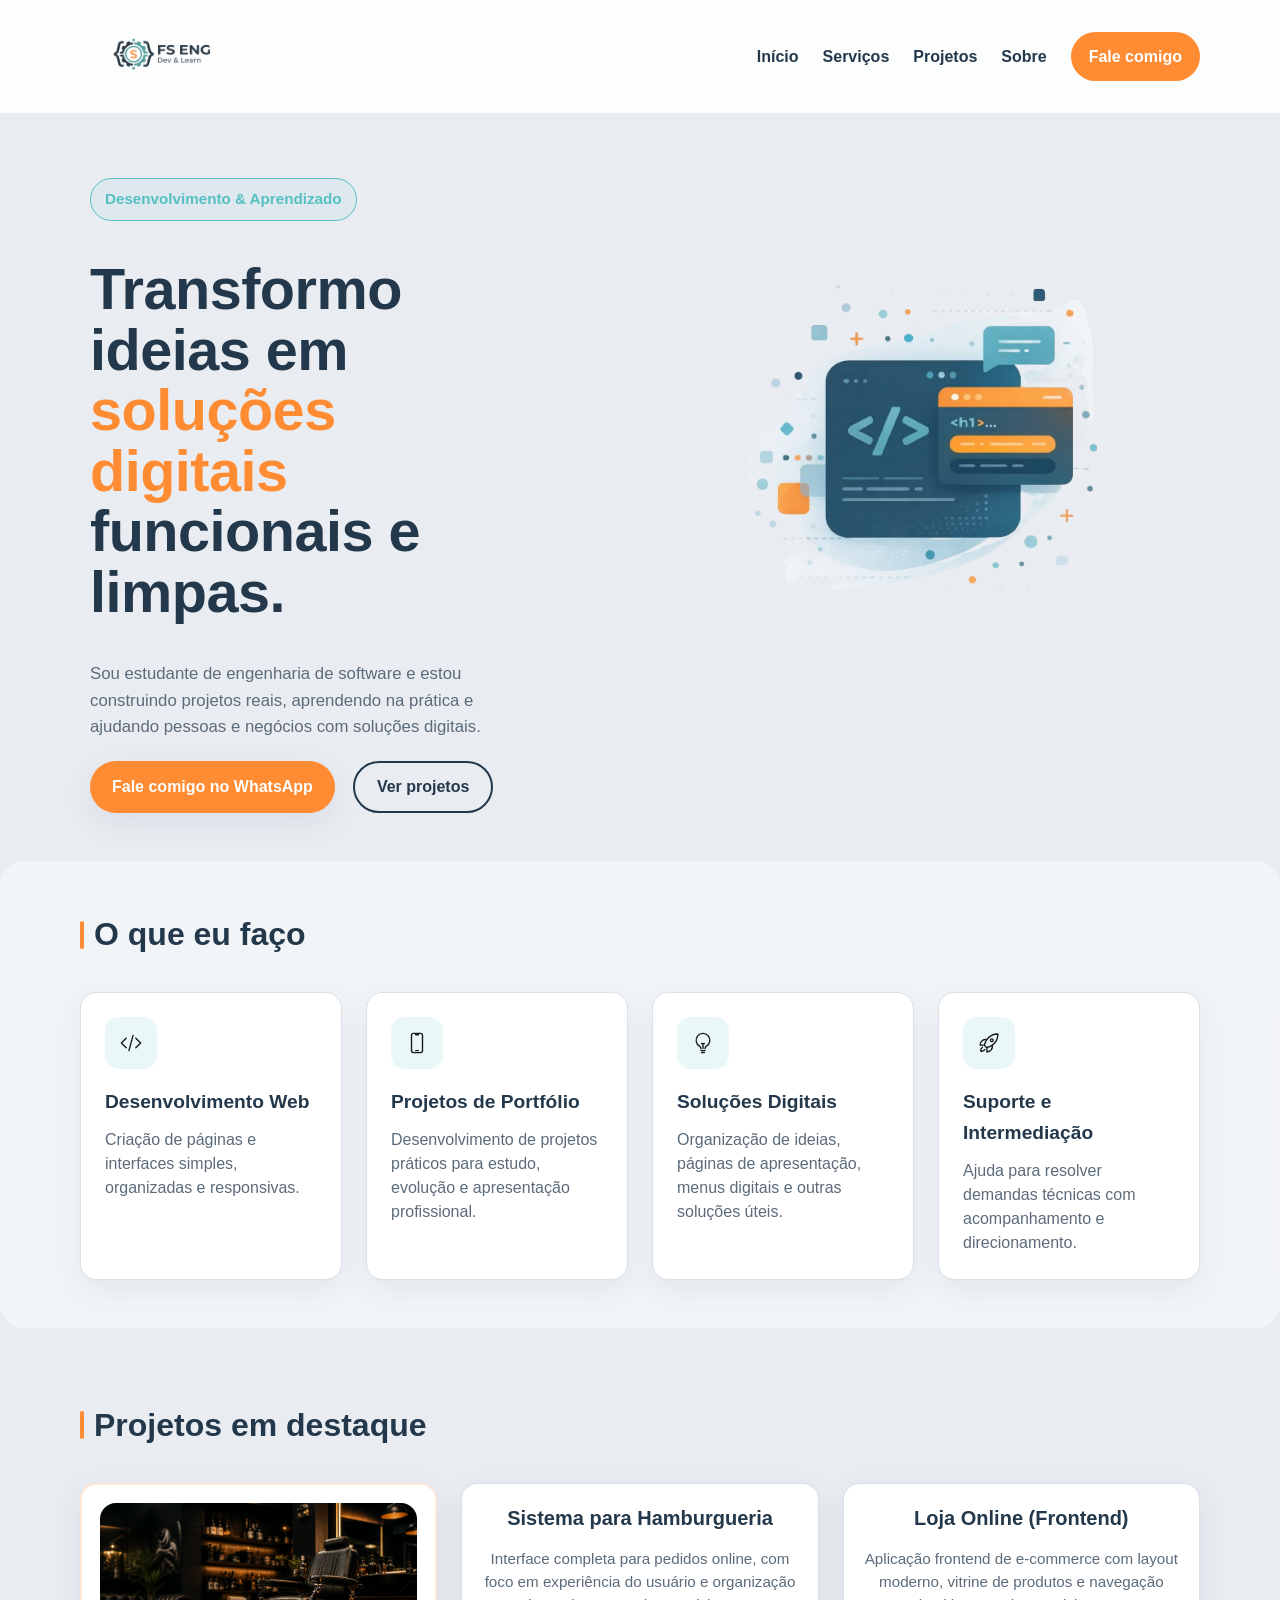
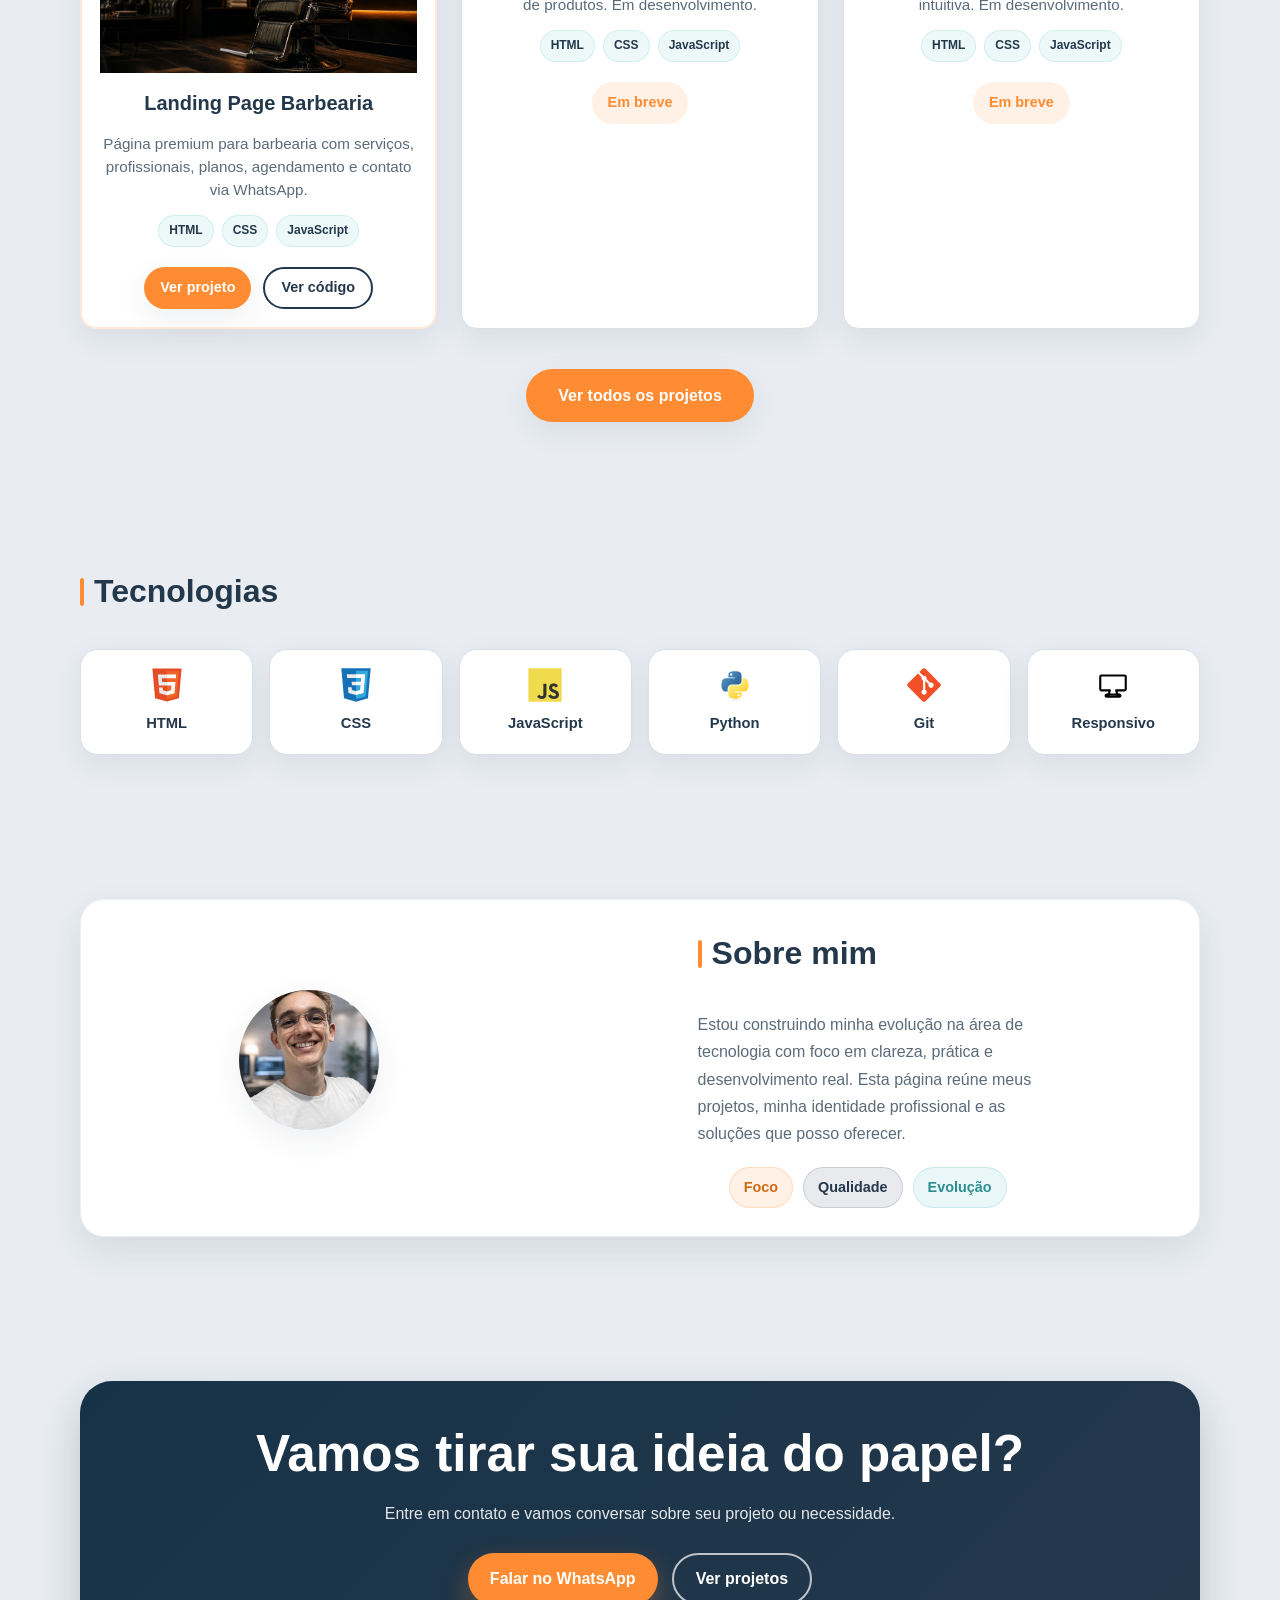
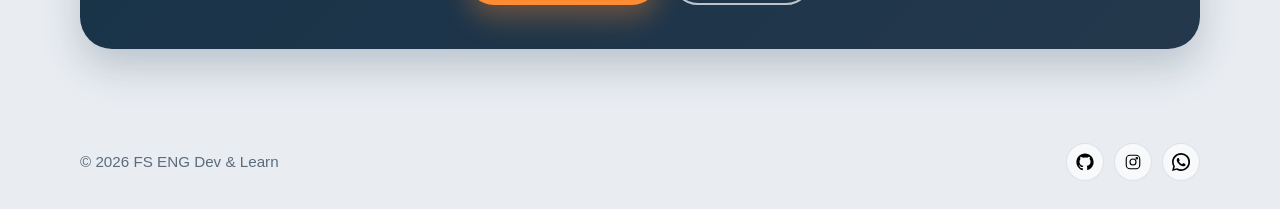
==== commit 44b080df: "Atualiza projeto da barbearia na página principal" ====
--- a/index.html
+++ b/index.html
@@ -21,13 +21,8 @@
         <img src="assets/logo/logo_horizontal.png" alt="Logo FS ENG" class="logo">
       </a>
 
-      <button
-        type="button"
-        class="menu-toggle"
-        aria-label="Abrir menu"
-        aria-expanded="false"
-        aria-controls="menu-principal"
-      >
+      <button type="button" class="menu-toggle" aria-label="Abrir menu" aria-expanded="false"
+        aria-controls="menu-principal">
         ☰
       </button>
 
@@ -130,13 +125,15 @@
 
           <article class="project-card">
             <div class="project-image">
-              <img src="assets/images/projects/imc-cover.png" alt="Preview de Barbearia">
-            </div>
-
-            <h3>Barbearia</h3>
+              <img src="projects/barbershop-landing/assets/images/hero/hero-main.png"
+                alt="Preview da landing page de barbearia">
+            </div>
+
+            <h3>Landing Page Barbearia</h3>
 
             <p>
-              
+              Página premium para barbearia com serviços, profissionais, planos,
+              agendamento e contato via WhatsApp.
             </p>
 
             <div class="project-tech">
@@ -146,13 +143,14 @@
             </div>
 
             <div class="project-buttons">
-              <a href="projects/imc/index.html" class="btn btn-primary">
+              <a href="projects/barbershop-landing/index.html" class="btn btn-primary">
                 Ver projeto
               </a>
 
-              <span class="coming-soon">
-                Código em breve
-              </span>
+              <a href="https://github.com/Pedro-Lucas007/fs-eng-landing/tree/main/projects/barbershop-landing"
+                target="_blank" rel="noopener noreferrer" class="btn btn-secondary">
+                Ver código
+              </a>
             </div>
           </article>
 
@@ -281,12 +279,7 @@
         <p>Entre em contato e vamos conversar sobre seu projeto ou necessidade.</p>
 
         <div class="contact-buttons">
-          <a
-            href="https://wa.me/5588981048374"
-            target="_blank"
-            rel="noopener noreferrer"
-            class="btn btn-primary"
-          >
+          <a href="https://wa.me/5588981048374" target="_blank" rel="noopener noreferrer" class="btn btn-primary">
             Falar no WhatsApp
           </a>
 
@@ -307,30 +300,16 @@
       </div>
 
       <div class="footer-socials">
-        <a
-          href="https://github.com/Pedro-Lucas007"
-          target="_blank"
-          rel="noopener noreferrer"
-          class="footer-social"
-        >
+        <a href="https://github.com/Pedro-Lucas007" target="_blank" rel="noopener noreferrer" class="footer-social">
           <img src="assets/icons/social/github.svg" alt="GitHub">
         </a>
 
-        <a
-          href="https://www.instagram.com/pedroo.llucas007"
-          target="_blank"
-          rel="noopener noreferrer"
-          class="footer-social"
-        >
+        <a href="https://www.instagram.com/pedroo.llucas007" target="_blank" rel="noopener noreferrer"
+          class="footer-social">
           <img src="assets/icons/social/instagram.svg" alt="Instagram">
         </a>
 
-        <a
-          href="https://wa.me/5588981048374"
-          target="_blank"
-          rel="noopener noreferrer"
-          class="footer-social"
-        >
+        <a href="https://wa.me/5588981048374" target="_blank" rel="noopener noreferrer" class="footer-social">
           <img src="assets/icons/social/whatsapp.svg" alt="WhatsApp">
         </a>
       </div>
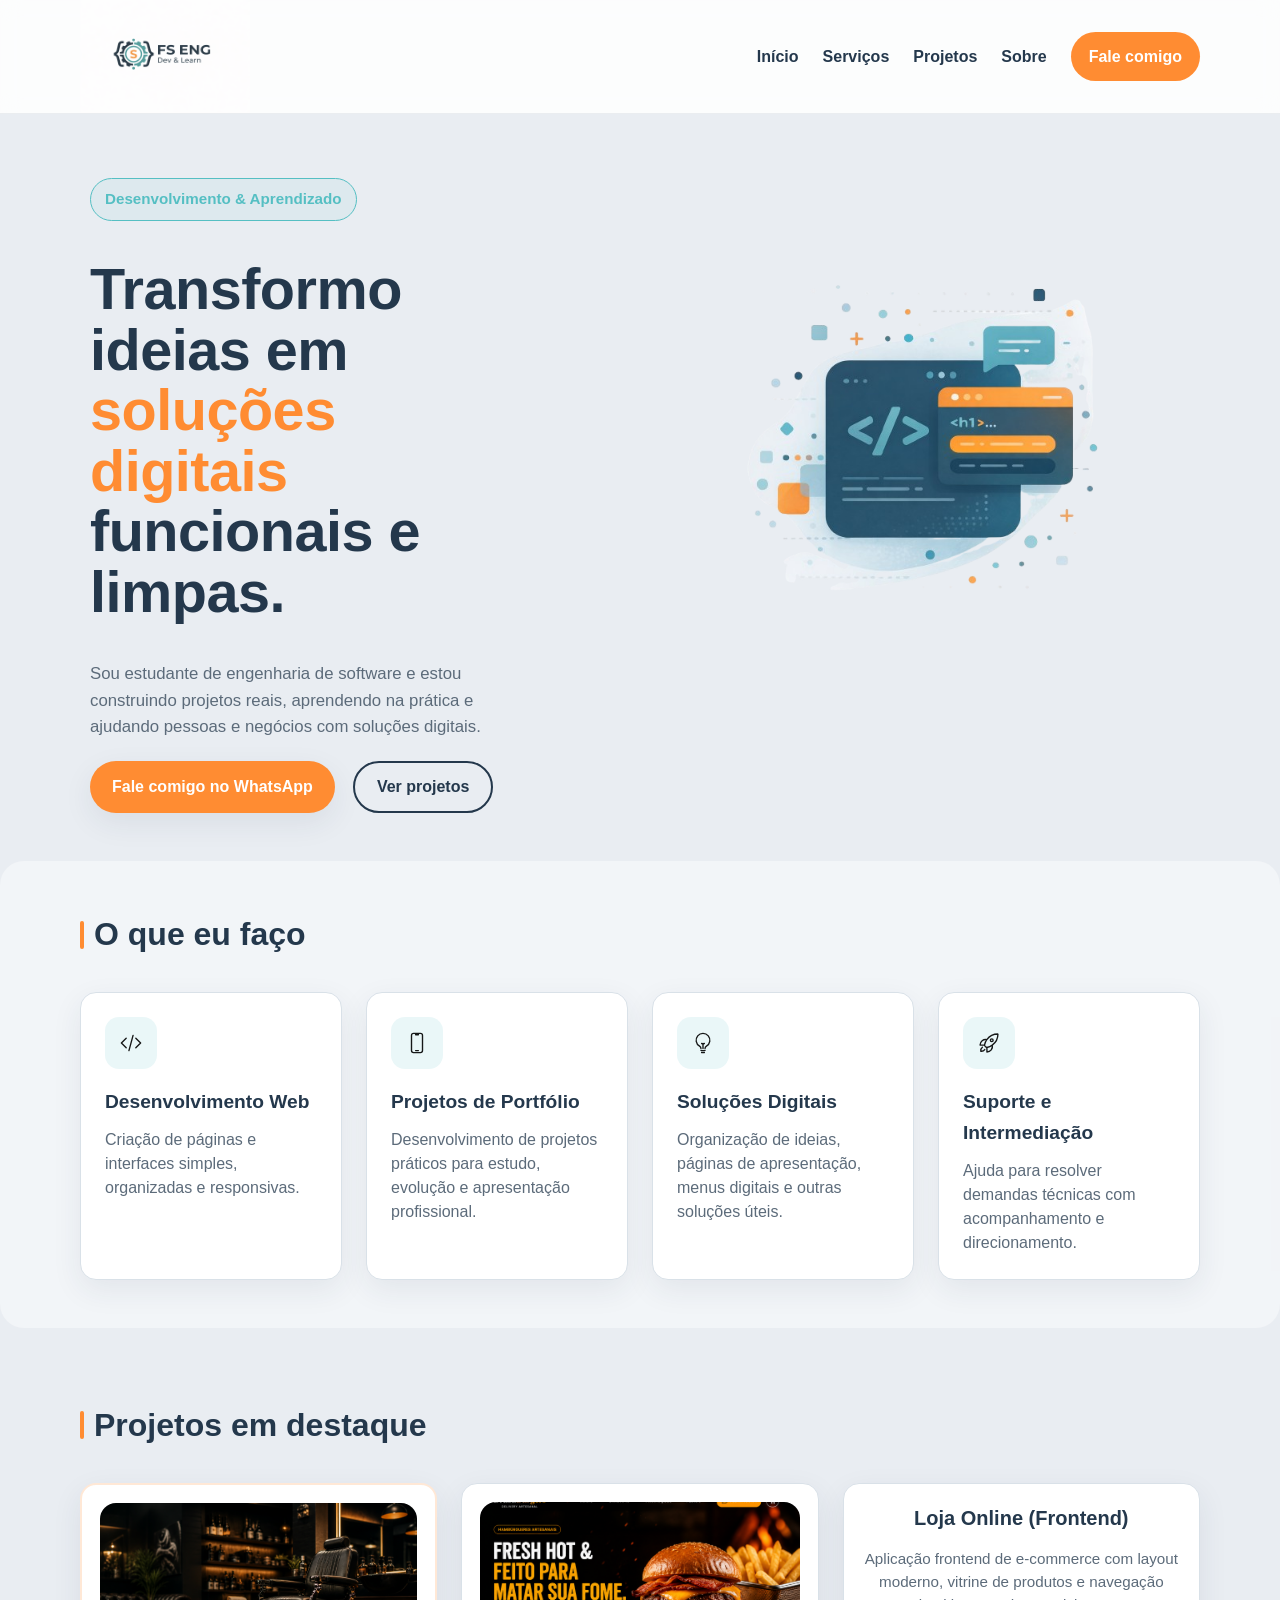
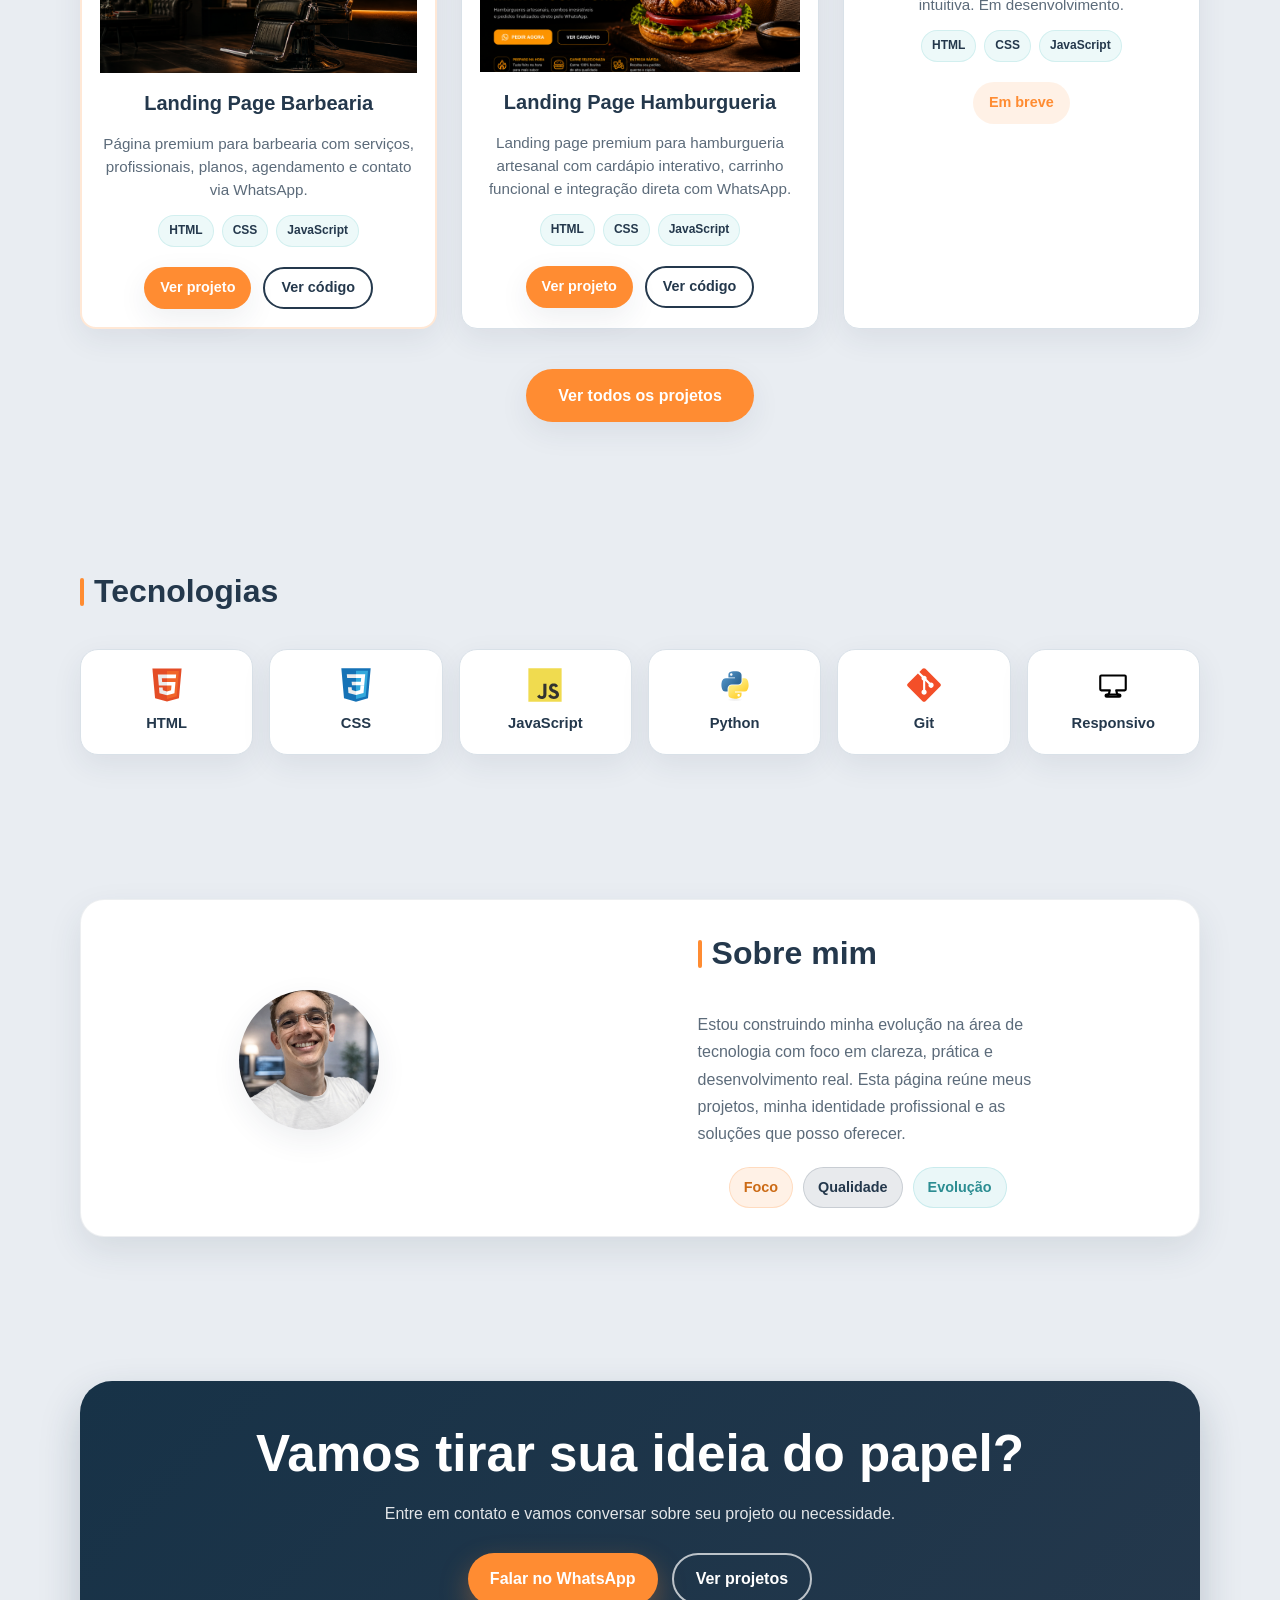
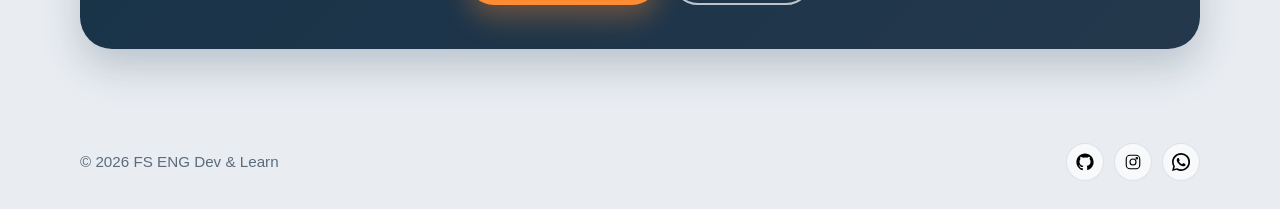
==== commit 1141e41e: "Add Brasa Burgers project to portfolio" ====
--- a/index.html
+++ b/index.html
@@ -155,11 +155,17 @@
           </article>
 
           <article class="project-card">
-            <h3>Sistema para Hamburgueria</h3>
+
+            <div class="project-image">
+              <img src="projects/brasaburgers-landing/assets/images/burger-hero.png"
+                alt="Preview da landing page Brasa Burgers">
+            </div>
+
+            <h3>Landing Page Hamburgueria</h3>
 
             <p>
-              Interface completa para pedidos online, com foco em experiência do usuário
-              e organização de produtos. Em desenvolvimento.
+              Landing page premium para hamburgueria artesanal com cardápio interativo,
+              carrinho funcional e integração direta com WhatsApp.
             </p>
 
             <div class="project-tech">
@@ -169,8 +175,18 @@
             </div>
 
             <div class="project-buttons">
-              <span class="coming-soon">Em breve</span>
-            </div>
+
+              <a href="projects/brasa-burgers/index.html" class="btn btn-primary">
+                Ver projeto
+              </a>
+
+              <a href="https://github.com/Pedro-Lucas007/fs-eng-landing/tree/main/projects/brasa-burgers"
+                target="_blank" rel="noopener noreferrer" class="btn btn-secondary">
+                Ver código
+              </a>
+
+            </div>
+
           </article>
 
           <article class="project-card">
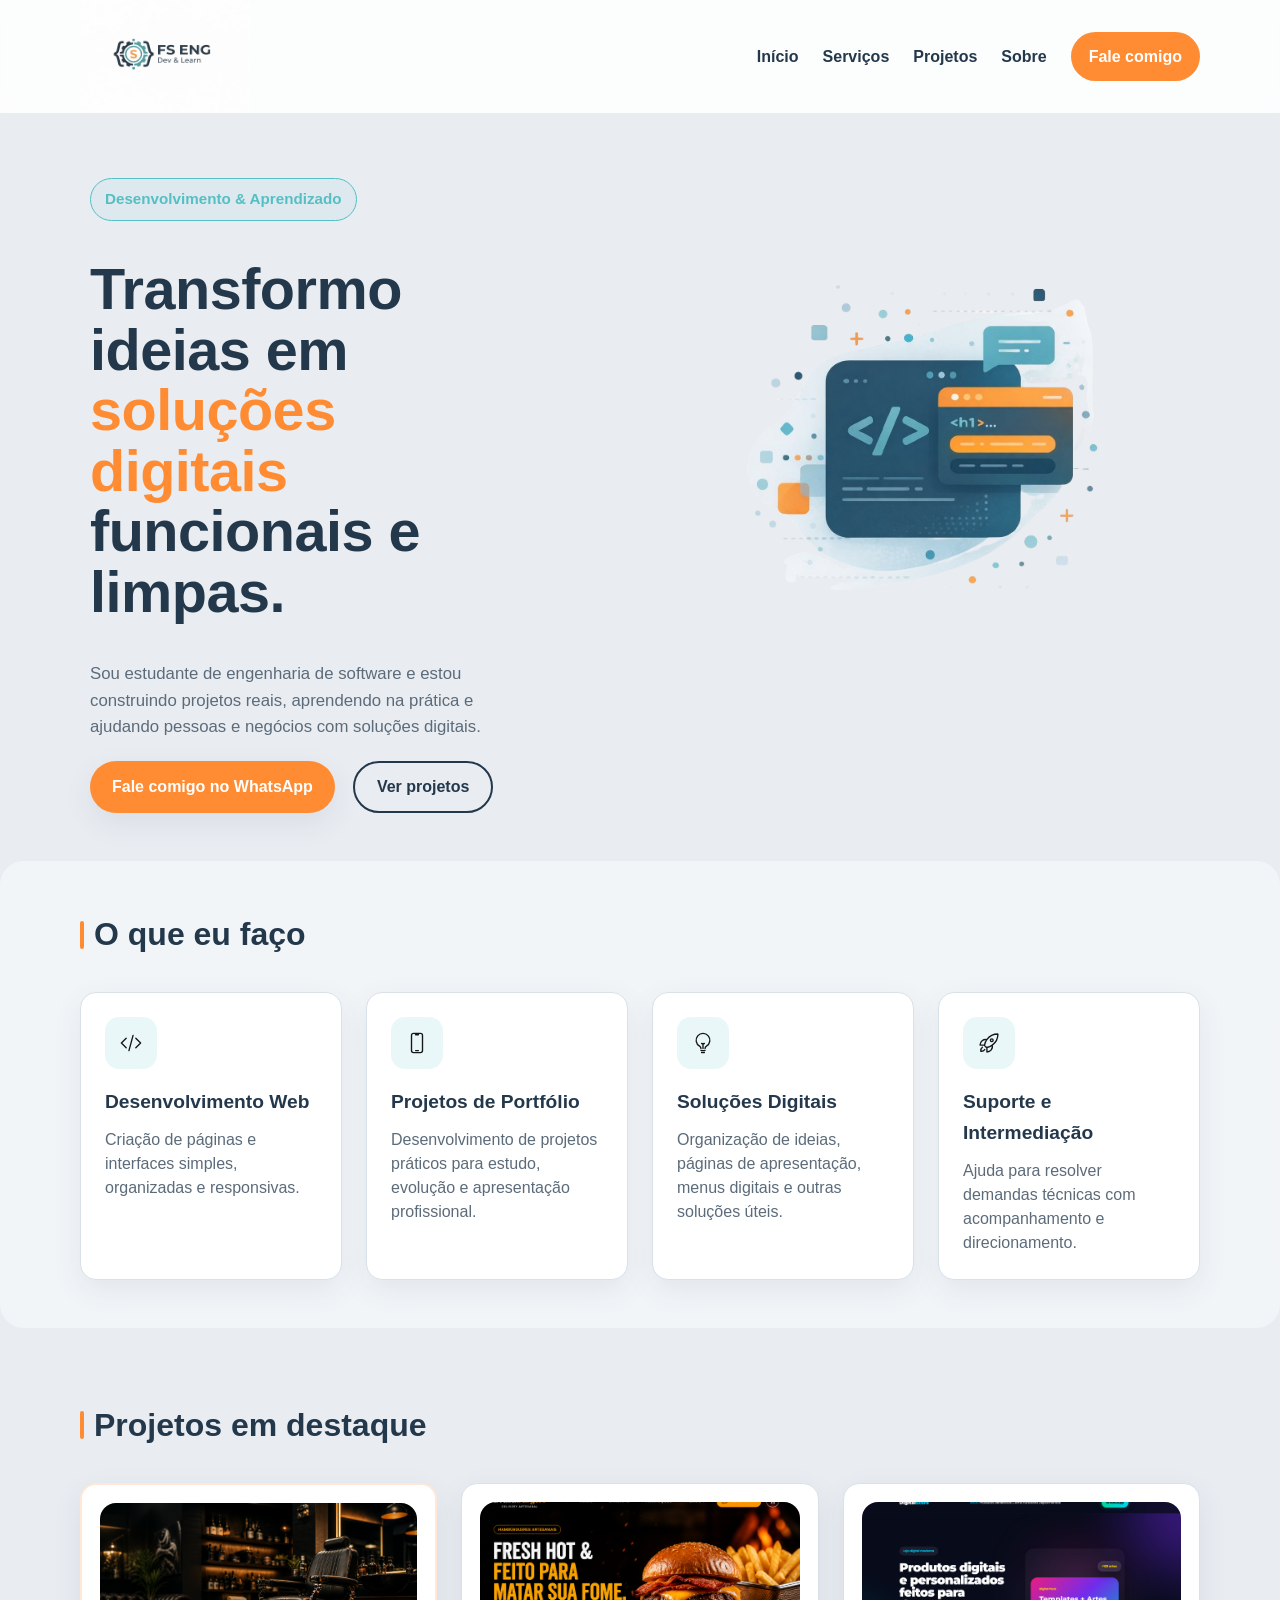
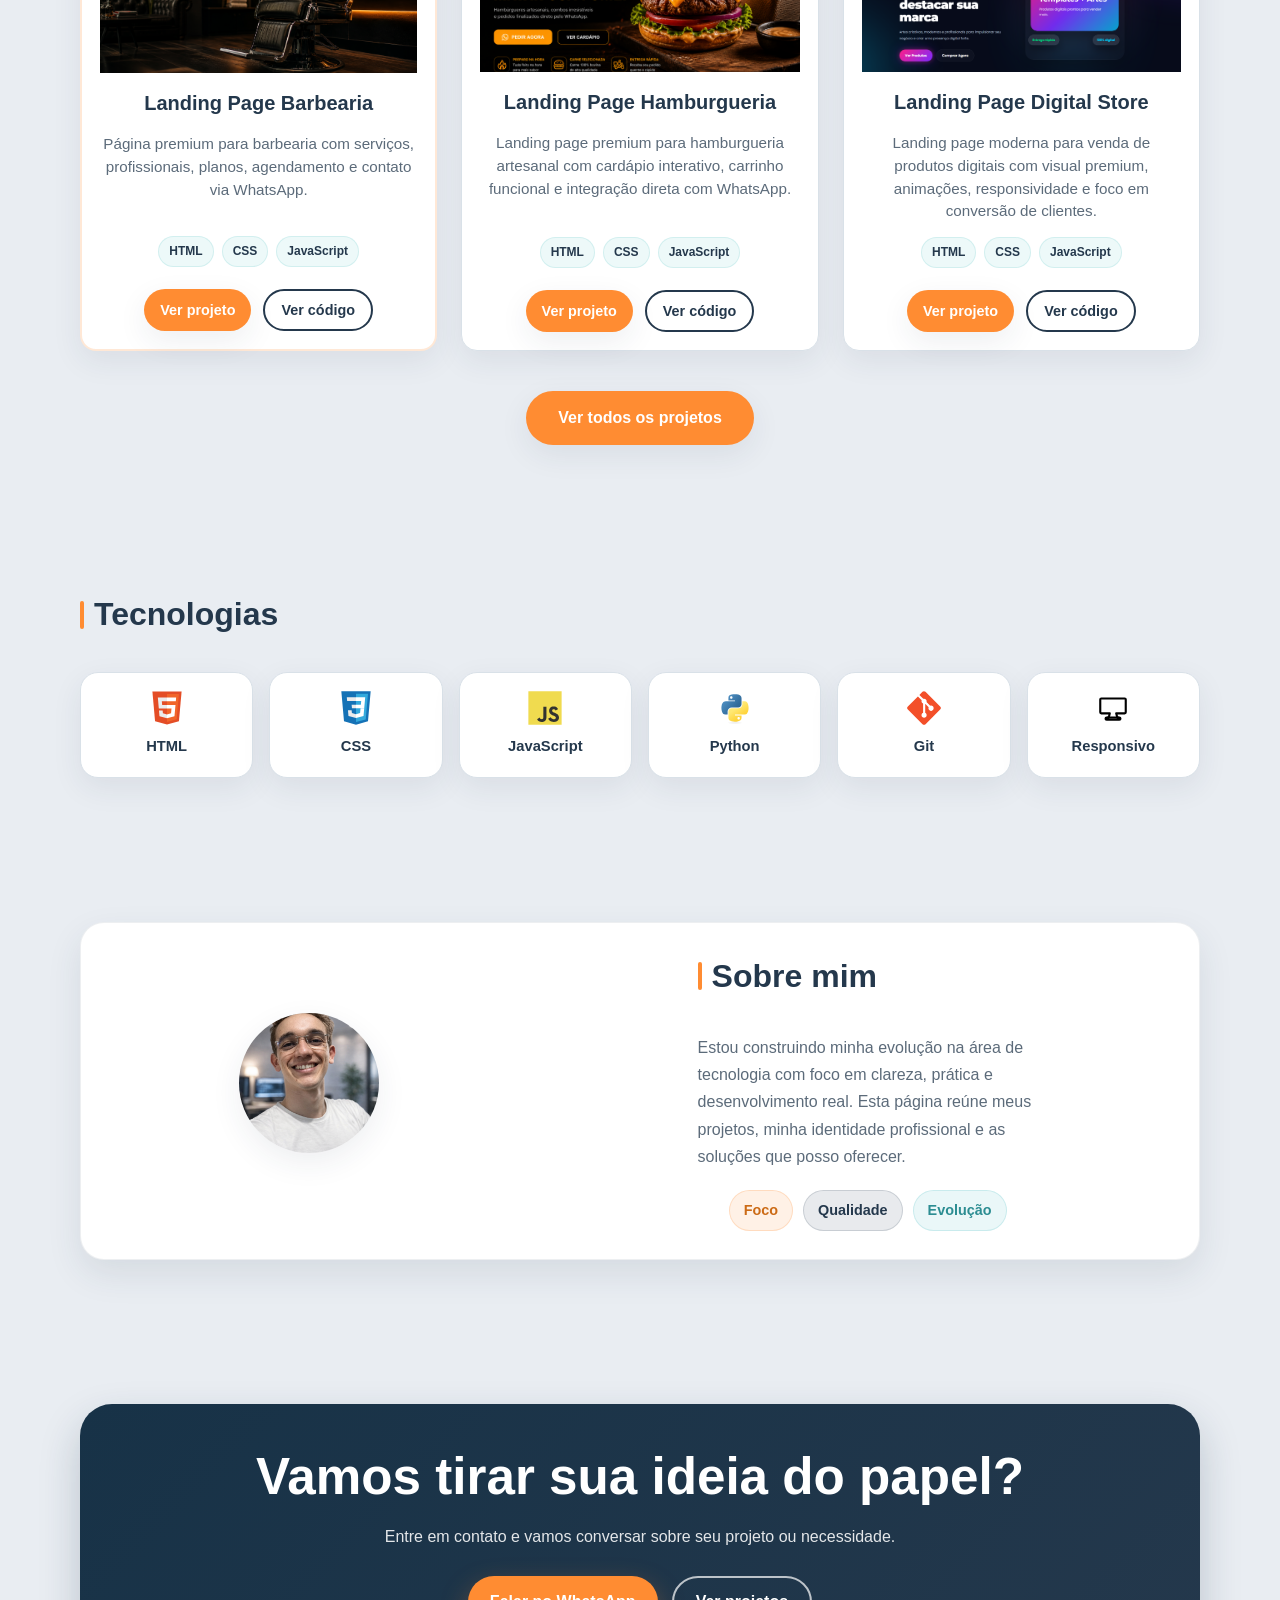
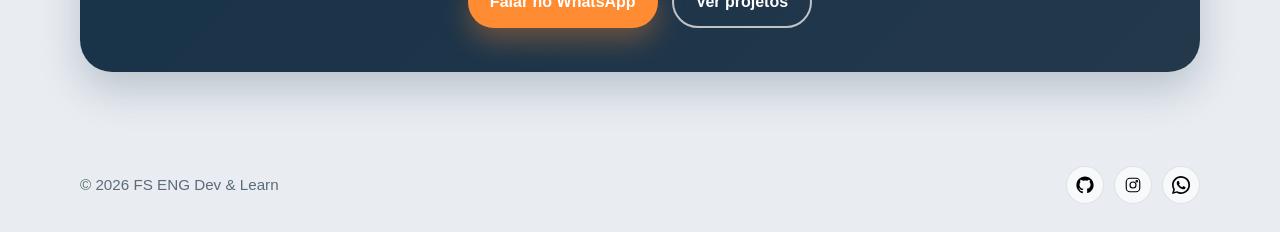
==== commit 1438c82c: "feat: adiciona landing page digital store ao portfolio" ====
--- a/index.html
+++ b/index.html
@@ -176,25 +176,32 @@
 
             <div class="project-buttons">
 
-              <a href="projects/brasa-burgers/index.html" class="btn btn-primary">
+              <a href="projects/brasaburgers-landing/index.html" class="btn btn-primary">
                 Ver projeto
               </a>
 
-              <a href="https://github.com/Pedro-Lucas007/fs-eng-landing/tree/main/projects/brasa-burgers"
+              <a href="https://github.com/Pedro-Lucas007/fs-eng-landing/tree/main/projects/brasaburgers-landing"
                 target="_blank" rel="noopener noreferrer" class="btn btn-secondary">
                 Ver código
               </a>
 
+
             </div>
 
           </article>
 
           <article class="project-card">
-            <h3>Loja Online (Frontend)</h3>
+
+            <div class="project-image">
+              <img src="projects/digital-store-landing/assets/images/preview.png"
+                alt="Preview da landing page Digital Store">
+            </div>
+
+            <h3>Landing Page Digital Store</h3>
 
             <p>
-              Aplicação frontend de e-commerce com layout moderno, vitrine de produtos
-              e navegação intuitiva. Em desenvolvimento.
+              Landing page moderna para venda de produtos digitais com visual premium,
+              animações, responsividade e foco em conversão de clientes.
             </p>
 
             <div class="project-tech">
@@ -204,8 +211,18 @@
             </div>
 
             <div class="project-buttons">
-              <span class="coming-soon">Em breve</span>
-            </div>
+
+              <a href="projects/digitalstore-landing/index.html" class="btn btn-primary">
+                Ver projeto
+              </a>
+
+              <a href="https://github.com/Pedro-Lucas007/fs-eng-landing/tree/main/projects/digitalstore-landing"
+                target="_blank" rel="noopener noreferrer" class="btn btn-secondary">
+                Ver código
+              </a>
+
+            </div>
+
           </article>
 
         </div>
--- a/style.css
+++ b/style.css
@@ -320,9 +320,13 @@
   border-radius: var(--radius-md);
   padding: 18px;
   box-shadow: var(--shadow-soft);
+
   display: flex;
   flex-direction: column;
+
+  height: 100%;
   gap: 14px;
+
   transition: transform 0.25s ease, box-shadow 0.25s ease;
 }
 
@@ -371,6 +375,8 @@
   flex-wrap: wrap;
   gap: 8px;
   justify-content: center;
+
+  margin-top: auto;
 }
 
 .project-tech span {
@@ -389,7 +395,7 @@
 .project-buttons {
   display: flex;
   gap: 12px;
-  margin-top: 6px;
+  margin-top: 8px;
   justify-content: center;
   flex-wrap: wrap;
 }
